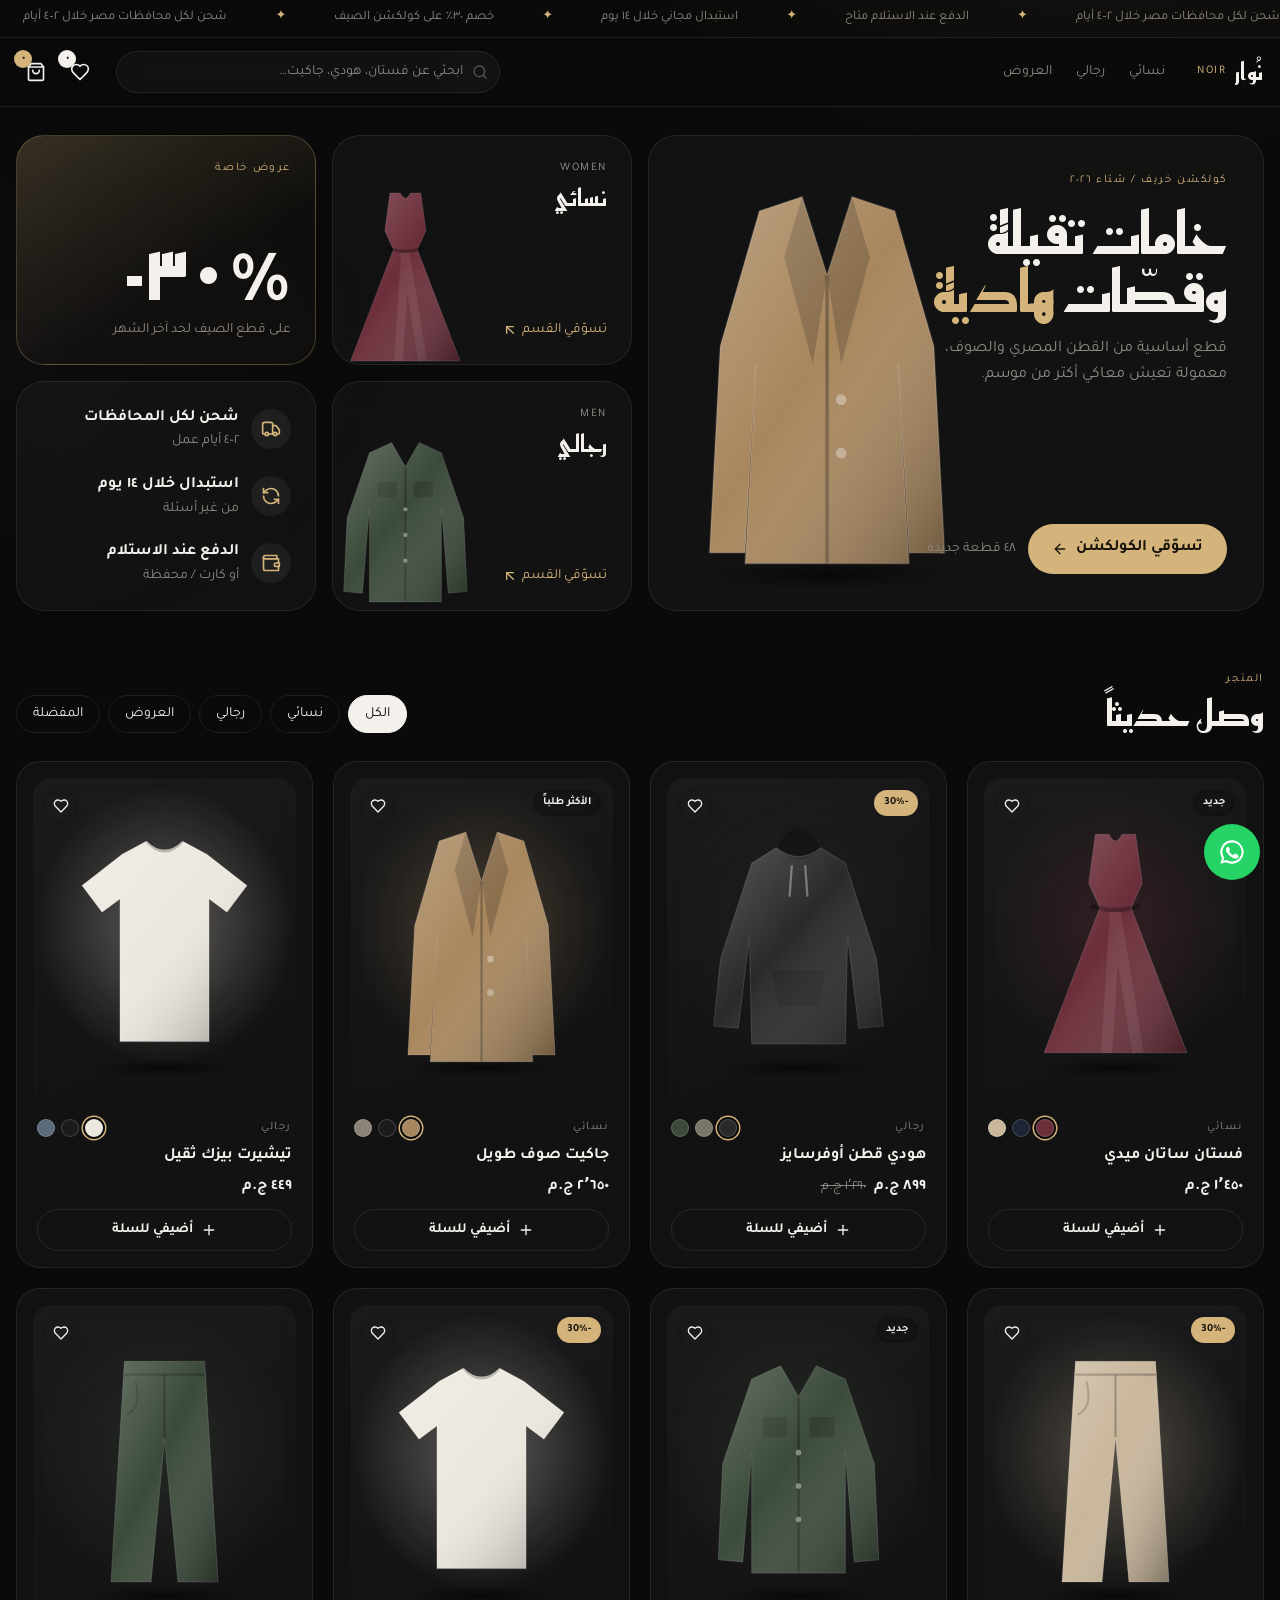
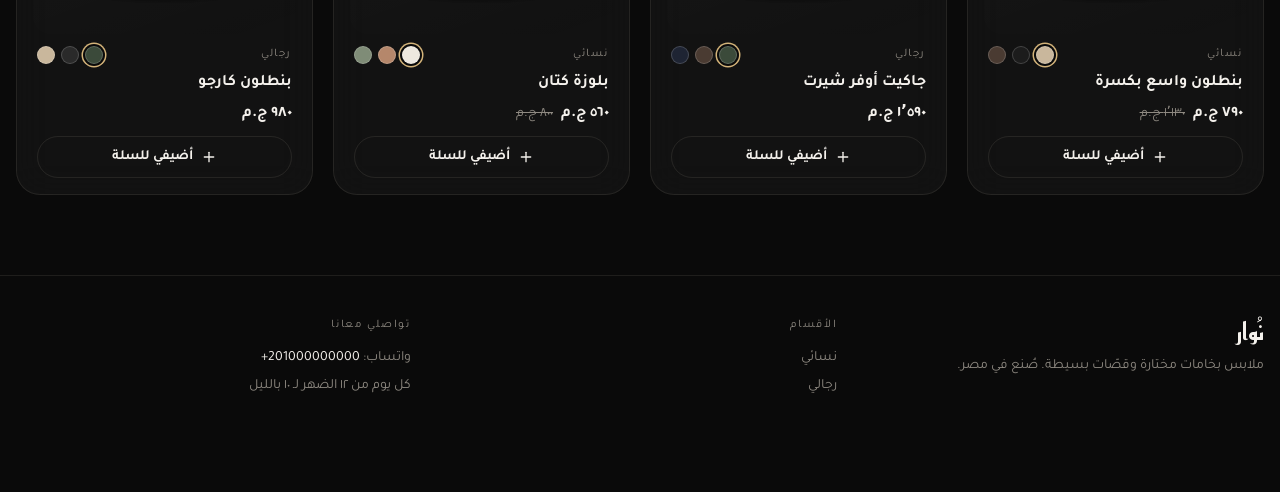
==== index.html @ d8f806c6 "Add files via upload" ====
<!doctype html>
<html lang="ar" dir="rtl" class="dark">
<head>
  <meta charset="utf-8">
  <meta name="viewport" content="width=device-width, initial-scale=1, viewport-fit=cover">
  <title>نُوار</title>
  <meta name="theme-color" content="#0A0A0A">
  <meta name="description" content="نُوار — ملابس بخامات مختارة وقصّات بسيطة. شحن لكل محافظات مصر والدفع عند الاستلام.">
  <!-- صورة المعاينة لما تنشري اللينك على فيسبوك وواتساب وإنستجرام.
       بعد النشر غيّري https://YOUR-SITE.netlify.app لرابط موقعك الحقيقي -->
  <meta property="og:type" content="website">
  <meta property="og:title" content="نُوار — ملابس">
  <meta property="og:description" content="كولكشن خريف / شتاء ٢٠٢٦. شحن لكل المحافظات والدفع عند الاستلام.">
  <meta property="og:image" content="https://YOUR-SITE.netlify.app/images/og-image.jpg">
  <meta property="og:url" content="https://YOUR-SITE.netlify.app/">
  <meta name="twitter:card" content="summary_large_image">
  <link rel="icon" href="images/favicon.svg" type="image/svg+xml">
  <link rel="apple-touch-icon" href="images/apple-touch-icon.png">
  <link rel="preload" href="fonts/tajawal-arabic-400-normal.woff2" as="font" type="font/woff2" crossorigin>
  <link rel="preload" href="fonts/reem-kufi-arabic-700-normal.woff2" as="font" type="font/woff2" crossorigin>
  <link rel="stylesheet" href="css/style.css">
</head>
<body>
  <div id="app"><noscript><p style="padding:24px;text-align:center">لازم تشغّلي JavaScript في المتصفح عشان المتجر يظهر.</p></noscript></div>
  <script src="js/lucide.min.js" defer></script>
  <script src="js/data.js" defer></script>

  <script src="js/app.js" defer></script>
</body>
</html>
---- css/style.css ----
@font-face{font-family:Reem Kufi;font-style:normal;font-weight:500;font-display:swap;src:url(../fonts/reem-kufi-arabic-500-normal.woff2) format("woff2");unicode-range:u+06??,u+0750-077f,u+0870-088e,u+0890-0891,u+0897-08e1,u+08e3-08ff,u+200c-200e,u+2010-2011,u+204f,u+2e41,u+fb50-fdff,u+fe70-fe74,u+fe76-fefc}@font-face{font-family:Reem Kufi;font-style:normal;font-weight:500;font-display:swap;src:url(../fonts/reem-kufi-latin-500-normal.woff2) format("woff2");unicode-range:u+00??,u+0131,u+0152-0153,u+02bb-02bc,u+02c6,u+02da,u+02dc,u+0304,u+0308,u+0329,u+2000-206f,u+20ac,u+2122,u+2191,u+2193,u+2212,u+2215,u+feff,u+fffd}@font-face{font-family:Reem Kufi;font-style:normal;font-weight:700;font-display:swap;src:url(../fonts/reem-kufi-arabic-700-normal.woff2) format("woff2");unicode-range:u+06??,u+0750-077f,u+0870-088e,u+0890-0891,u+0897-08e1,u+08e3-08ff,u+200c-200e,u+2010-2011,u+204f,u+2e41,u+fb50-fdff,u+fe70-fe74,u+fe76-fefc}@font-face{font-family:Reem Kufi;font-style:normal;font-weight:700;font-display:swap;src:url(../fonts/reem-kufi-latin-700-normal.woff2) format("woff2");unicode-range:u+00??,u+0131,u+0152-0153,u+02bb-02bc,u+02c6,u+02da,u+02dc,u+0304,u+0308,u+0329,u+2000-206f,u+20ac,u+2122,u+2191,u+2193,u+2212,u+2215,u+feff,u+fffd}@font-face{font-family:Tajawal;font-style:normal;font-weight:400;font-display:swap;src:url(../fonts/tajawal-arabic-400-normal.woff2) format("woff2");unicode-range:u+06??,u+0750-077f,u+0870-088e,u+0890-0891,u+0897-08e1,u+08e3-08ff,u+200c-200e,u+2010-2011,u+204f,u+2e41,u+fb50-fdff,u+fe70-fe74,u+fe76-fefc}@font-face{font-family:Tajawal;font-style:normal;font-weight:400;font-display:swap;src:url(../fonts/tajawal-latin-400-normal.woff2) format("woff2");unicode-range:u+00??,u+0131,u+0152-0153,u+02bb-02bc,u+02c6,u+02da,u+02dc,u+0304,u+0308,u+0329,u+2000-206f,u+20ac,u+2122,u+2191,u+2193,u+2212,u+2215,u+feff,u+fffd}@font-face{font-family:Tajawal;font-style:normal;font-weight:500;font-display:swap;src:url(../fonts/tajawal-arabic-500-normal.woff2) format("woff2");unicode-range:u+06??,u+0750-077f,u+0870-088e,u+0890-0891,u+0897-08e1,u+08e3-08ff,u+200c-200e,u+2010-2011,u+204f,u+2e41,u+fb50-fdff,u+fe70-fe74,u+fe76-fefc}@font-face{font-family:Tajawal;font-style:normal;font-weight:500;font-display:swap;src:url(../fonts/tajawal-latin-500-normal.woff2) format("woff2");unicode-range:u+00??,u+0131,u+0152-0153,u+02bb-02bc,u+02c6,u+02da,u+02dc,u+0304,u+0308,u+0329,u+2000-206f,u+20ac,u+2122,u+2191,u+2193,u+2212,u+2215,u+feff,u+fffd}@font-face{font-family:Tajawal;font-style:normal;font-weight:700;font-display:swap;src:url(../fonts/tajawal-arabic-700-normal.woff2) format("woff2");unicode-range:u+06??,u+0750-077f,u+0870-088e,u+0890-0891,u+0897-08e1,u+08e3-08ff,u+200c-200e,u+2010-2011,u+204f,u+2e41,u+fb50-fdff,u+fe70-fe74,u+fe76-fefc}@font-face{font-family:Tajawal;font-style:normal;font-weight:700;font-display:swap;src:url(../fonts/tajawal-latin-700-normal.woff2) format("woff2");unicode-range:u+00??,u+0131,u+0152-0153,u+02bb-02bc,u+02c6,u+02da,u+02dc,u+0304,u+0308,u+0329,u+2000-206f,u+20ac,u+2122,u+2191,u+2193,u+2212,u+2215,u+feff,u+fffd}@font-face{font-family:Tajawal;font-style:normal;font-weight:800;font-display:swap;src:url(../fonts/tajawal-arabic-800-normal.woff2) format("woff2");unicode-range:u+06??,u+0750-077f,u+0870-088e,u+0890-0891,u+0897-08e1,u+08e3-08ff,u+200c-200e,u+2010-2011,u+204f,u+2e41,u+fb50-fdff,u+fe70-fe74,u+fe76-fefc}@font-face{font-family:Tajawal;font-style:normal;font-weight:800;font-display:swap;src:url(../fonts/tajawal-latin-800-normal.woff2) format("woff2");unicode-range:u+00??,u+0131,u+0152-0153,u+02bb-02bc,u+02c6,u+02da,u+02dc,u+0304,u+0308,u+0329,u+2000-206f,u+20ac,u+2122,u+2191,u+2193,u+2212,u+2215,u+feff,u+fffd}*,:after,:before{--tw-border-spacing-x:0;--tw-border-spacing-y:0;--tw-translate-x:0;--tw-translate-y:0;--tw-rotate:0;--tw-skew-x:0;--tw-skew-y:0;--tw-scale-x:1;--tw-scale-y:1;--tw-pan-x: ;--tw-pan-y: ;--tw-pinch-zoom: ;--tw-scroll-snap-strictness:proximity;--tw-gradient-from-position: ;--tw-gradient-via-position: ;--tw-gradient-to-position: ;--tw-ordinal: ;--tw-slashed-zero: ;--tw-numeric-figure: ;--tw-numeric-spacing: ;--tw-numeric-fraction: ;--tw-ring-inset: ;--tw-ring-offset-width:0px;--tw-ring-offset-color:#fff;--tw-ring-color:rgba(59,130,246,.5);--tw-ring-offset-shadow:0 0 #0000;--tw-ring-shadow:0 0 #0000;--tw-shadow:0 0 #0000;--tw-shadow-colored:0 0 #0000;--tw-blur: ;--tw-brightness: ;--tw-contrast: ;--tw-grayscale: ;--tw-hue-rotate: ;--tw-invert: ;--tw-saturate: ;--tw-sepia: ;--tw-drop-shadow: ;--tw-backdrop-blur: ;--tw-backdrop-brightness: ;--tw-backdrop-contrast: ;--tw-backdrop-grayscale: ;--tw-backdrop-hue-rotate: ;--tw-backdrop-invert: ;--tw-backdrop-opacity: ;--tw-backdrop-saturate: ;--tw-backdrop-sepia: ;--tw-contain-size: ;--tw-contain-layout: ;--tw-contain-paint: ;--tw-contain-style: }::backdrop{--tw-border-spacing-x:0;--tw-border-spacing-y:0;--tw-translate-x:0;--tw-translate-y:0;--tw-rotate:0;--tw-skew-x:0;--tw-skew-y:0;--tw-scale-x:1;--tw-scale-y:1;--tw-pan-x: ;--tw-pan-y: ;--tw-pinch-zoom: ;--tw-scroll-snap-strictness:proximity;--tw-gradient-from-position: ;--tw-gradient-via-position: ;--tw-gradient-to-position: ;--tw-ordinal: ;--tw-slashed-zero: ;--tw-numeric-figure: ;--tw-numeric-spacing: ;--tw-numeric-fraction: ;--tw-ring-inset: ;--tw-ring-offset-width:0px;--tw-ring-offset-color:#fff;--tw-ring-color:rgba(59,130,246,.5);--tw-ring-offset-shadow:0 0 #0000;--tw-ring-shadow:0 0 #0000;--tw-shadow:0 0 #0000;--tw-shadow-colored:0 0 #0000;--tw-blur: ;--tw-brightness: ;--tw-contrast: ;--tw-grayscale: ;--tw-hue-rotate: ;--tw-invert: ;--tw-saturate: ;--tw-sepia: ;--tw-drop-shadow: ;--tw-backdrop-blur: ;--tw-backdrop-brightness: ;--tw-backdrop-contrast: ;--tw-backdrop-grayscale: ;--tw-backdrop-hue-rotate: ;--tw-backdrop-invert: ;--tw-backdrop-opacity: ;--tw-backdrop-saturate: ;--tw-backdrop-sepia: ;--tw-contain-size: ;--tw-contain-layout: ;--tw-contain-paint: ;--tw-contain-style: }
/*! tailwindcss v3.4.17 | MIT License | https://tailwindcss.com*/*,:after,:before{box-sizing:border-box;border:0 solid #e5e7eb}:after,:before{--tw-content:""}:host,html{line-height:1.5;-webkit-text-size-adjust:100%;-moz-tab-size:4;-o-tab-size:4;tab-size:4;font-family:ui-sans-serif,system-ui,sans-serif,Apple Color Emoji,Segoe UI Emoji,Segoe UI Symbol,Noto Color Emoji;font-feature-settings:normal;font-variation-settings:normal;-webkit-tap-highlight-color:transparent}body{margin:0;line-height:inherit}hr{height:0;color:inherit;border-top-width:1px}abbr:where([title]){-webkit-text-decoration:underline dotted;text-decoration:underline dotted}h1,h2,h3,h4,h5,h6{font-size:inherit;font-weight:inherit}a{color:inherit;text-decoration:inherit}b,strong{font-weight:bolder}code,kbd,pre,samp{font-family:ui-monospace,SFMono-Regular,Menlo,Monaco,Consolas,Liberation Mono,Courier New,monospace;font-feature-settings:normal;font-variation-settings:normal;font-size:1em}small{font-size:80%}sub,sup{font-size:75%;line-height:0;position:relative;vertical-align:baseline}sub{bottom:-.25em}sup{top:-.5em}table{text-indent:0;border-color:inherit;border-collapse:collapse}button,input,optgroup,select,textarea{font-family:inherit;font-feature-settings:inherit;font-variation-settings:inherit;font-size:100%;font-weight:inherit;line-height:inherit;letter-spacing:inherit;color:inherit;margin:0;padding:0}button,select{text-transform:none}button,input:where([type=button]),input:where([type=reset]),input:where([type=submit]){-webkit-appearance:button;background-color:transparent;background-image:none}:-moz-focusring{outline:auto}:-moz-ui-invalid{box-shadow:none}progress{vertical-align:baseline}::-webkit-inner-spin-button,::-webkit-outer-spin-button{height:auto}[type=search]{-webkit-appearance:textfield;outline-offset:-2px}::-webkit-search-decoration{-webkit-appearance:none}::-webkit-file-upload-button{-webkit-appearance:button;font:inherit}summary{display:list-item}blockquote,dd,dl,figure,h1,h2,h3,h4,h5,h6,hr,p,pre{margin:0}fieldset{margin:0}fieldset,legend{padding:0}menu,ol,ul{list-style:none;margin:0;padding:0}dialog{padding:0}textarea{resize:vertical}input::-moz-placeholder,textarea::-moz-placeholder{opacity:1;color:#9ca3af}input::placeholder,textarea::placeholder{opacity:1;color:#9ca3af}[role=button],button{cursor:pointer}:disabled{cursor:default}audio,canvas,embed,iframe,img,object,svg,video{display:block;vertical-align:middle}img,video{max-width:100%;height:auto}[hidden]:where(:not([hidden=until-found])){display:none}.sr-only{position:absolute;width:1px;height:1px;padding:0;margin:-1px;overflow:hidden;clip:rect(0,0,0,0);white-space:nowrap;border-width:0}.pointer-events-none{pointer-events:none}.visible{visibility:visible}.static{position:static}.fixed{position:fixed}.absolute{position:absolute}.relative{position:relative}.sticky{position:sticky}.inset-0{inset:0}.inset-x-1{left:.25rem;right:.25rem}.inset-x-3{left:.75rem;right:.75rem}.inset-y-0{top:0;bottom:0}.-bottom-5{bottom:-1.25rem}.-left-0\.5{left:-.125rem}.-left-5{left:-1.25rem}.-top-0\.5{top:-.125rem}.bottom-0{bottom:0}.bottom-1{bottom:.25rem}.bottom-3{bottom:.75rem}.left-0{left:0}.left-1{left:.25rem}.left-1\/2{left:50%}.left-2\.5{left:.625rem}.left-3{left:.75rem}.right-3{right:.75rem}.top-0{top:0}.top-1{top:.25rem}.top-1\/2{top:50%}.top-2\.5{top:.625rem}.top-3{top:.75rem}.z-10{z-index:10}.z-40{z-index:40}.z-50{z-index:50}.z-\[80\]{z-index:80}.mx-auto{margin-left:auto;margin-right:auto}.mb-1{margin-bottom:.25rem}.mb-2{margin-bottom:.5rem}.mb-3{margin-bottom:.75rem}.mb-4{margin-bottom:1rem}.mb-7{margin-bottom:1.75rem}.ms-4{margin-inline-start:1rem}.ms-auto{margin-inline-start:auto}.mt-0\.5{margin-top:.125rem}.mt-1{margin-top:.25rem}.mt-2{margin-top:.5rem}.mt-4{margin-top:1rem}.mt-5{margin-top:1.25rem}.mt-8{margin-top:2rem}.mt-auto{margin-top:auto}.block{display:block}.flex{display:flex}.inline-flex{display:inline-flex}.grid{display:grid}.hidden{display:none}.aspect-\[4\/5\]{aspect-ratio:4/5}.\!h-14{height:3.5rem!important}.\!h-16{height:4rem!important}.\!h-24{height:6rem!important}.h-10{height:2.5rem}.h-11{height:2.75rem}.h-14{height:3.5rem}.h-16{height:4rem}.h-24{height:6rem}.h-3\.5{height:.875rem}.h-4{height:1rem}.h-5{height:1.25rem}.h-6{height:1.5rem}.h-7{height:1.75rem}.h-8{height:2rem}.h-9{height:2.25rem}.h-\[18px\]{height:18px}.h-\[68px\]{height:68px}.h-\[94\%\]{height:94%}.h-full{height:100%}.max-h-\[92vh\]{max-height:92vh}.min-h-\[1em\]{min-height:1em}.min-h-\[230px\]{min-height:230px}.min-h-\[420px\]{min-height:420px}.\!w-12{width:3rem!important}.\!w-20{width:5rem!important}.\!w-24{width:6rem!important}.w-10{width:2.5rem}.w-11{width:2.75rem}.w-14{width:3.5rem}.w-16{width:4rem}.w-20{width:5rem}.w-3\.5{width:.875rem}.w-4{width:1rem}.w-5{width:1.25rem}.w-6{width:1.5rem}.w-7{width:1.75rem}.w-8{width:2rem}.w-9{width:2.25rem}.w-\[58\%\]{width:58%}.w-\[62\%\]{width:62%}.w-auto{width:auto}.w-full{width:100%}.w-max{width:-moz-max-content;width:max-content}.min-w-0{min-width:0}.min-w-\[18px\]{min-width:18px}.min-w-\[48px\]{min-width:48px}.max-w-3xl{max-width:48rem}.max-w-7xl{max-width:80rem}.max-w-\[140px\]{max-width:140px}.max-w-\[62\%\]{max-width:62%}.max-w-full{max-width:100%}.max-w-sm{max-width:24rem}.max-w-xs{max-width:20rem}.flex-1{flex:1 1 0%}.shrink{flex-shrink:1}.shrink-0{flex-shrink:0}.-translate-x-1\/2{--tw-translate-x:-50%}.-translate-x-1\/2,.-translate-y-1\/2{transform:translate(var(--tw-translate-x),var(--tw-translate-y)) rotate(var(--tw-rotate)) skewX(var(--tw-skew-x)) skewY(var(--tw-skew-y)) scaleX(var(--tw-scale-x)) scaleY(var(--tw-scale-y))}.-translate-y-1\/2{--tw-translate-y:-50%}.translate-y-4{--tw-translate-y:1rem;transform:translate(var(--tw-translate-x),var(--tw-translate-y)) rotate(var(--tw-rotate)) skewX(var(--tw-skew-x)) skewY(var(--tw-skew-y)) scaleX(var(--tw-scale-x)) scaleY(var(--tw-scale-y))}.cursor-pointer{cursor:pointer}.select-all{-webkit-user-select:all;-moz-user-select:all;user-select:all}.scroll-mt-24{scroll-margin-top:6rem}.grid-cols-1{grid-template-columns:repeat(1,minmax(0,1fr))}.grid-cols-2{grid-template-columns:repeat(2,minmax(0,1fr))}.grid-cols-3{grid-template-columns:repeat(3,minmax(0,1fr))}.flex-col{flex-direction:column}.flex-wrap{flex-wrap:wrap}.place-items-center{place-items:center}.items-start{align-items:flex-start}.items-end{align-items:flex-end}.items-center{align-items:center}.items-baseline{align-items:baseline}.justify-center{justify-content:center}.justify-between{justify-content:space-between}.gap-1{gap:.25rem}.gap-1\.5{gap:.375rem}.gap-12{gap:3rem}.gap-2{gap:.5rem}.gap-3{gap:.75rem}.gap-4{gap:1rem}.gap-5{gap:1.25rem}.gap-6{gap:1.5rem}.gap-8{gap:2rem}.space-y-2>:not([hidden])~:not([hidden]){--tw-space-y-reverse:0;margin-top:calc(.5rem*(1 - var(--tw-space-y-reverse)));margin-bottom:calc(.5rem*var(--tw-space-y-reverse))}.space-y-3>:not([hidden])~:not([hidden]){--tw-space-y-reverse:0;margin-top:calc(.75rem*(1 - var(--tw-space-y-reverse)));margin-bottom:calc(.75rem*var(--tw-space-y-reverse))}.space-y-4>:not([hidden])~:not([hidden]){--tw-space-y-reverse:0;margin-top:calc(1rem*(1 - var(--tw-space-y-reverse)));margin-bottom:calc(1rem*var(--tw-space-y-reverse))}.space-y-8>:not([hidden])~:not([hidden]){--tw-space-y-reverse:0;margin-top:calc(2rem*(1 - var(--tw-space-y-reverse)));margin-bottom:calc(2rem*var(--tw-space-y-reverse))}.self-start{align-self:flex-start}.overflow-hidden{overflow:hidden}.overflow-x-auto{overflow-x:auto}.overflow-y-auto{overflow-y:auto}.truncate{overflow:hidden;text-overflow:ellipsis;white-space:nowrap}.whitespace-nowrap{white-space:nowrap}.rounded-2xl{border-radius:1rem}.rounded-\[18px\]{border-radius:18px}.rounded-\[24px\]{border-radius:24px}.rounded-\[28px\]{border-radius:28px}.rounded-full{border-radius:9999px}.rounded-lg{border-radius:.5rem}.rounded-md{border-radius:.375rem}.rounded-xl{border-radius:.75rem}.rounded-t-\[28px\]{border-top-left-radius:28px;border-top-right-radius:28px}.border{border-width:1px}.border-b{border-bottom-width:1px}.border-r{border-right-width:1px}.border-t{border-top-width:1px}.border-\[var\(--danger\)\]{border-color:var(--danger)}.border-gold{border-color:var(--gold)}.border-line{border-color:var(--line)}.border-white\/20{border-color:hsla(0,0%,100%,.2)}.bg-black\/30{background-color:rgba(0,0,0,.3)}.bg-black\/40{background-color:rgba(0,0,0,.4)}.bg-black\/60{background-color:rgba(0,0,0,.6)}.bg-black\/70{background-color:rgba(0,0,0,.7)}.bg-fg{background-color:var(--fg)}.bg-gold{background-color:var(--gold)}.bg-transparent{background-color:transparent}.bg-white\/5{background-color:hsla(0,0%,100%,.05)}.fill-\[var\(--gold\)\]{fill:var(--gold)}.object-contain{-o-object-fit:contain;object-fit:contain}.object-cover{-o-object-fit:cover;object-fit:cover}.p-1{padding:.25rem}.p-2{padding:.5rem}.p-2\.5{padding:.625rem}.p-3{padding:.75rem}.p-5{padding:1.25rem}.p-6{padding:1.5rem}.p-7{padding:1.75rem}.p-8{padding:2rem}.px-1{padding-left:.25rem;padding-right:.25rem}.px-2\.5{padding-left:.625rem;padding-right:.625rem}.px-3{padding-left:.75rem;padding-right:.75rem}.px-4{padding-left:1rem;padding-right:1rem}.px-5{padding-left:1.25rem;padding-right:1.25rem}.px-6{padding-left:1.5rem;padding-right:1.5rem}.py-0\.5{padding-top:.125rem;padding-bottom:.125rem}.py-1{padding-top:.25rem;padding-bottom:.25rem}.py-1\.5{padding-top:.375rem;padding-bottom:.375rem}.py-16{padding-top:4rem;padding-bottom:4rem}.py-2{padding-top:.5rem;padding-bottom:.5rem}.py-2\.5{padding-top:.625rem;padding-bottom:.625rem}.py-3{padding-top:.75rem;padding-bottom:.75rem}.py-3\.5{padding-top:.875rem;padding-bottom:.875rem}.py-4{padding-top:1rem;padding-bottom:1rem}.py-5{padding-top:1.25rem;padding-bottom:1.25rem}.pb-3{padding-bottom:.75rem}.pl-4{padding-left:1rem}.pr-9{padding-right:2.25rem}.pt-1{padding-top:.25rem}.text-center{text-align:center}.text-right{text-align:right}.font-display{font-family:Reem Kufi,Tajawal,system-ui,sans-serif}.text-2xl{font-size:1.5rem;line-height:2rem}.text-3xl{font-size:1.875rem;line-height:2.25rem}.text-4xl{font-size:2.25rem;line-height:2.5rem}.text-\[10px\]{font-size:10px}.text-\[11px\]{font-size:11px}.text-\[13px\]{font-size:13px}.text-base{font-size:1rem;line-height:1.5rem}.text-lg{font-size:1.125rem;line-height:1.75rem}.text-sm{font-size:.875rem;line-height:1.25rem}.text-xl{font-size:1.25rem;line-height:1.75rem}.text-xs{font-size:.75rem;line-height:1rem}.font-bold{font-weight:700}.leading-\[1\.15\]{line-height:1.15}.leading-none{line-height:1}.leading-snug{line-height:1.375}.tracking-wide{letter-spacing:.025em}.text-\[\#17130C\]{--tw-text-opacity:1;color:rgb(23 19 12/var(--tw-text-opacity,1))}.text-\[var\(--danger\)\]{color:var(--danger)}.text-fg{color:var(--fg)}.text-gold{color:var(--gold)}.text-ink{color:var(--bg)}.text-muted{color:var(--muted)}.text-white{--tw-text-opacity:1;color:rgb(255 255 255/var(--tw-text-opacity,1))}.text-white\/70{color:hsla(0,0%,100%,.7)}.line-through{text-decoration-line:line-through}.opacity-0{opacity:0}.opacity-70{opacity:.7}.shadow-2xl{--tw-shadow:0 25px 50px -12px rgba(0,0,0,.25);--tw-shadow-colored:0 25px 50px -12px var(--tw-shadow-color);box-shadow:var(--tw-ring-offset-shadow,0 0 #0000),var(--tw-ring-shadow,0 0 #0000),var(--tw-shadow)}.blur{--tw-blur:blur(8px)}.blur,.filter{filter:var(--tw-blur) var(--tw-brightness) var(--tw-contrast) var(--tw-grayscale) var(--tw-hue-rotate) var(--tw-invert) var(--tw-saturate) var(--tw-sepia) var(--tw-drop-shadow)}.backdrop-blur{--tw-backdrop-blur:blur(8px)}.backdrop-blur,.backdrop-filter{-webkit-backdrop-filter:var(--tw-backdrop-blur) var(--tw-backdrop-brightness) var(--tw-backdrop-contrast) var(--tw-backdrop-grayscale) var(--tw-backdrop-hue-rotate) var(--tw-backdrop-invert) var(--tw-backdrop-opacity) var(--tw-backdrop-saturate) var(--tw-backdrop-sepia);backdrop-filter:var(--tw-backdrop-blur) var(--tw-backdrop-brightness) var(--tw-backdrop-contrast) var(--tw-backdrop-grayscale) var(--tw-backdrop-hue-rotate) var(--tw-backdrop-invert) var(--tw-backdrop-opacity) var(--tw-backdrop-saturate) var(--tw-backdrop-sepia)}.transition{transition-property:color,background-color,border-color,text-decoration-color,fill,stroke,opacity,box-shadow,transform,filter,-webkit-backdrop-filter;transition-property:color,background-color,border-color,text-decoration-color,fill,stroke,opacity,box-shadow,transform,filter,backdrop-filter;transition-property:color,background-color,border-color,text-decoration-color,fill,stroke,opacity,box-shadow,transform,filter,backdrop-filter,-webkit-backdrop-filter;transition-timing-function:cubic-bezier(.4,0,.2,1);transition-duration:.15s}.transition-all{transition-property:all;transition-timing-function:cubic-bezier(.4,0,.2,1);transition-duration:.15s}.duration-300{transition-duration:.3s}:root{box-sizing:border-box;padding-top:env(safe-area-inset-top,0);padding-bottom:env(safe-area-inset-bottom,0)}html{scroll-padding-top:env(safe-area-inset-top,0)}img{max-width:100%}[hidden]{display:none!important}:root{--bg:#0a0a0a;--panel:hsla(0,0%,100%,.035);--panel-strong:rgba(22,21,19,.88);--line:hsla(38,37%,88%,.09);--fg:#f4f1ec;--muted:#8f8a82;--gold:#d4b47a;--gold-soft:hsla(39,51%,65%,.16);--wa:#25d366;--danger:#e07a6b;--font-display:"Reem Kufi",Tajawal,system-ui,sans-serif;--font-body:Tajawal,system-ui,sans-serif;color-scheme:dark}html{scroll-behavior:smooth}body{color:var(--fg);font-family:var(--font-body);font-size:16px;line-height:1.6;overflow-x:hidden}body,body:before{background:var(--bg)}body:before{content:"";position:fixed;inset:0 0 auto;height:env(safe-area-inset-top,0);z-index:60}.gutter{padding-left:max(16px,env(safe-area-inset-left,0px));padding-right:max(16px,env(safe-area-inset-right,0px))}h1,h2,h3{text-wrap:balance}.label{letter-spacing:.14em;font-size:.72rem;text-transform:uppercase}.num{font-variant-numeric:tabular-nums}.glass{background:var(--panel);border:1px solid var(--line);backdrop-filter:blur(18px) saturate(140%);-webkit-backdrop-filter:blur(18px) saturate(140%)}.glow{position:relative;isolation:isolate;overflow:hidden}.glow:before{z-index:-1;background:radial-gradient(420px circle at var(--mx,50%) var(--my,50%),var(--gold-soft),transparent 45%)}.glow:after,.glow:before{content:"";position:absolute;inset:0;opacity:0;transition:opacity .35s ease}.glow:after{border-radius:inherit;padding:1px;z-index:5;pointer-events:none;background:radial-gradient(260px circle at var(--mx,50%) var(--my,50%),hsla(39,51%,65%,.6),transparent 60%);-webkit-mask:linear-gradient(#000 0 0) content-box,linear-gradient(#000 0 0);-webkit-mask-composite:xor;mask-composite:exclude}.glow:hover:after,.glow:hover:before{opacity:1}.art img,.art svg{width:100%;height:100%;transition:transform .7s cubic-bezier(.2,.7,.2,1)}.art img{-o-object-fit:cover;object-fit:cover}.card:hover .art svg{transform:scale(1.06) translateY(-4px)}.card:hover .art img{transform:scale(1.05)}.hero-img{-webkit-mask-image:linear-gradient(90deg,#000 50%,transparent);mask-image:linear-gradient(90deg,#000 50%,transparent)}.reveal.in{animation:rise .8s cubic-bezier(.2,.7,.2,1) both;animation-delay:var(--d,0ms)}@keyframes rise{0%{opacity:0;transform:translateY(22px)}to{opacity:1;transform:none}}.btn-gold{background:var(--gold);color:#17130c;transition:transform .2s,box-shadow .3s,filter .2s}.btn-gold:hover{box-shadow:0 0 0 4px var(--gold-soft),0 10px 30px -10px hsla(39,51%,65%,.6);filter:brightness(1.05)}.btn-gold:active{transform:scale(.97)}.btn-gold:disabled{opacity:.5;pointer-events:none}.btn-ghost{border:1px solid var(--line);transition:border-color .25s,background .25s}.btn-ghost:hover{border-color:hsla(39,51%,65%,.5);background:hsla(39,51%,65%,.06)}.swatch{width:18px;height:18px;border-radius:999px;border:1px solid hsla(0,0%,100%,.18);transition:transform .2s,box-shadow .2s}.swatch.on{box-shadow:0 0 0 2px var(--bg),0 0 0 3.5px var(--gold)}.swatch:hover{transform:scale(1.15)}.chip{border:1px solid var(--line);transition:all .25s}.chip.on{background:var(--fg);color:var(--bg);border-color:var(--fg)}.size.on{background:var(--gold);color:#17130c;border-color:var(--gold)}.drawer{transform:translateX(-104%);transition:transform .5s cubic-bezier(.2,.8,.2,1)}.drawer.open{transform:none}.scrim{opacity:0;pointer-events:none;transition:opacity .35s}.scrim.open{opacity:1;pointer-events:auto}.modal-box{transform:translateY(18px) scale(.97);opacity:0;transition:all .4s cubic-bezier(.2,.8,.2,1)}.scrim.open .modal-box{transform:none;opacity:1}.bump{animation:bump .45s ease}@keyframes bump{40%{transform:scale(1.45)}}.wa-btn{animation:pulse 2.4s infinite}@keyframes pulse{0%{box-shadow:0 0 0 0 rgba(37,211,102,.5)}70%{box-shadow:0 0 0 16px rgba(37,211,102,0)}to{box-shadow:0 0 0 0 rgba(37,211,102,0)}}.marquee{animation:slide 32s linear infinite}@keyframes slide{to{transform:translateX(50%)}}.grain{inset:0;pointer-events:none;z-index:1;opacity:.5;background:radial-gradient(900px 500px at 85% -10%,hsla(39,51%,65%,.1),transparent 60%),radial-gradient(700px 500px at 0 40%,rgba(120,110,160,.07),transparent 60%)}.ed,.grain{position:fixed}.ed{top:0;bottom:0;right:0;z-index:70;width:min(440px,100%);background:#121110;border-left:1px solid var(--line);display:flex;flex-direction:column;transform:translateX(104%);transition:transform .45s cubic-bezier(.2,.8,.2,1);padding-top:env(safe-area-inset-top,0);padding-bottom:env(safe-area-inset-bottom,0);padding-right:env(safe-area-inset-right,0)}.ed.open{transform:none}.ed.min{transform:translateY(calc(100% - 64px - env(safe-area-inset-bottom, 0px)))}@media (min-width:1024px){body.editing #app{margin-right:440px}body.editing .wa-btn{display:none}}.fld{display:flex;flex-direction:column;gap:6px}.fld>span{font-size:.8rem;color:var(--muted)}.inp{width:100%;background:hsla(0,0%,100%,.04);border:1px solid var(--line);border-radius:12px;padding:9px 12px;font-size:.9rem;color:var(--fg)}.inp:focus{outline:none;border-color:hsla(39,51%,65%,.55);background:hsla(0,0%,100%,.06)}.tab{padding:8px 14px;border-radius:999px;font-size:.85rem;color:var(--muted)}.tab.on{background:hsla(39,51%,65%,.14);color:var(--gold)}.sec-title{font-family:var(--font-display);font-size:1rem;font-weight:700}.thumb{width:64px;height:76px;border-radius:12px;overflow:hidden;background:hsla(0,0%,100%,.04);border:1px solid var(--line);flex-shrink:0}.thumb img,.thumb svg{width:100%;height:100%;-o-object-fit:cover;object-fit:cover}.drop{border:1px dashed hsla(39,51%,65%,.4);border-radius:14px}:focus-visible{outline:2px solid var(--gold);outline-offset:3px}input::-moz-placeholder,textarea::-moz-placeholder{color:var(--muted)}input::placeholder,textarea::placeholder{color:var(--muted)}.no-scrollbar::-webkit-scrollbar{display:none}@media (prefers-reduced-motion:reduce){*,:after,:before{animation:none!important;transition:none!important;scroll-behavior:auto!important}}.hover\:scale-110:hover{--tw-scale-x:1.1;--tw-scale-y:1.1;transform:translate(var(--tw-translate-x),var(--tw-translate-y)) rotate(var(--tw-rotate)) skewX(var(--tw-skew-x)) skewY(var(--tw-skew-y)) scaleX(var(--tw-scale-x)) scaleY(var(--tw-scale-y))}.hover\:bg-black\/50:hover{background-color:rgba(0,0,0,.5)}.hover\:bg-white\/5:hover{background-color:hsla(0,0%,100%,.05)}.hover\:text-fg:hover{color:var(--fg)}.hover\:text-gold:hover{color:var(--gold)}.focus\:outline-none:focus{outline:2px solid transparent;outline-offset:2px}@media (min-width:640px){.sm\:col-span-2{grid-column:span 2/span 2}.sm\:ms-0{margin-inline-start:0}.sm\:block{display:block}.sm\:inline{display:inline}.sm\:hidden{display:none}.sm\:w-\[420px\]{width:420px}.sm\:max-w-\[55\%\]{max-width:55%}.sm\:grid-cols-2{grid-template-columns:repeat(2,minmax(0,1fr))}.sm\:grid-cols-3{grid-template-columns:repeat(3,minmax(0,1fr))}.sm\:gap-5{gap:1.25rem}.sm\:p-4{padding:1rem}.sm\:p-8{padding:2rem}.sm\:p-9{padding:2.25rem}.sm\:text-4xl{font-size:2.25rem;line-height:2.5rem}.sm\:text-5xl{font-size:3rem;line-height:1}}@media (min-width:768px){.md\:flex{display:flex}.md\:aspect-auto{aspect-ratio:auto}.md\:h-full{height:100%}.md\:min-h-\[460px\]{min-height:460px}.md\:grid-cols-2{grid-template-columns:repeat(2,minmax(0,1fr))}.md\:rounded-r-\[28px\]{border-top-right-radius:28px;border-bottom-right-radius:28px}.md\:rounded-t-none{border-top-left-radius:0;border-top-right-radius:0}}@media (min-width:1024px){.lg\:row-span-2{grid-row:span 2/span 2}.lg\:hidden{display:none}.lg\:grid-cols-4{grid-template-columns:repeat(4,minmax(0,1fr))}.lg\:grid-rows-\[230px_230px\]{grid-template-rows:230px 230px}.lg\:text-\[3\.6rem\]{font-size:3.6rem}}
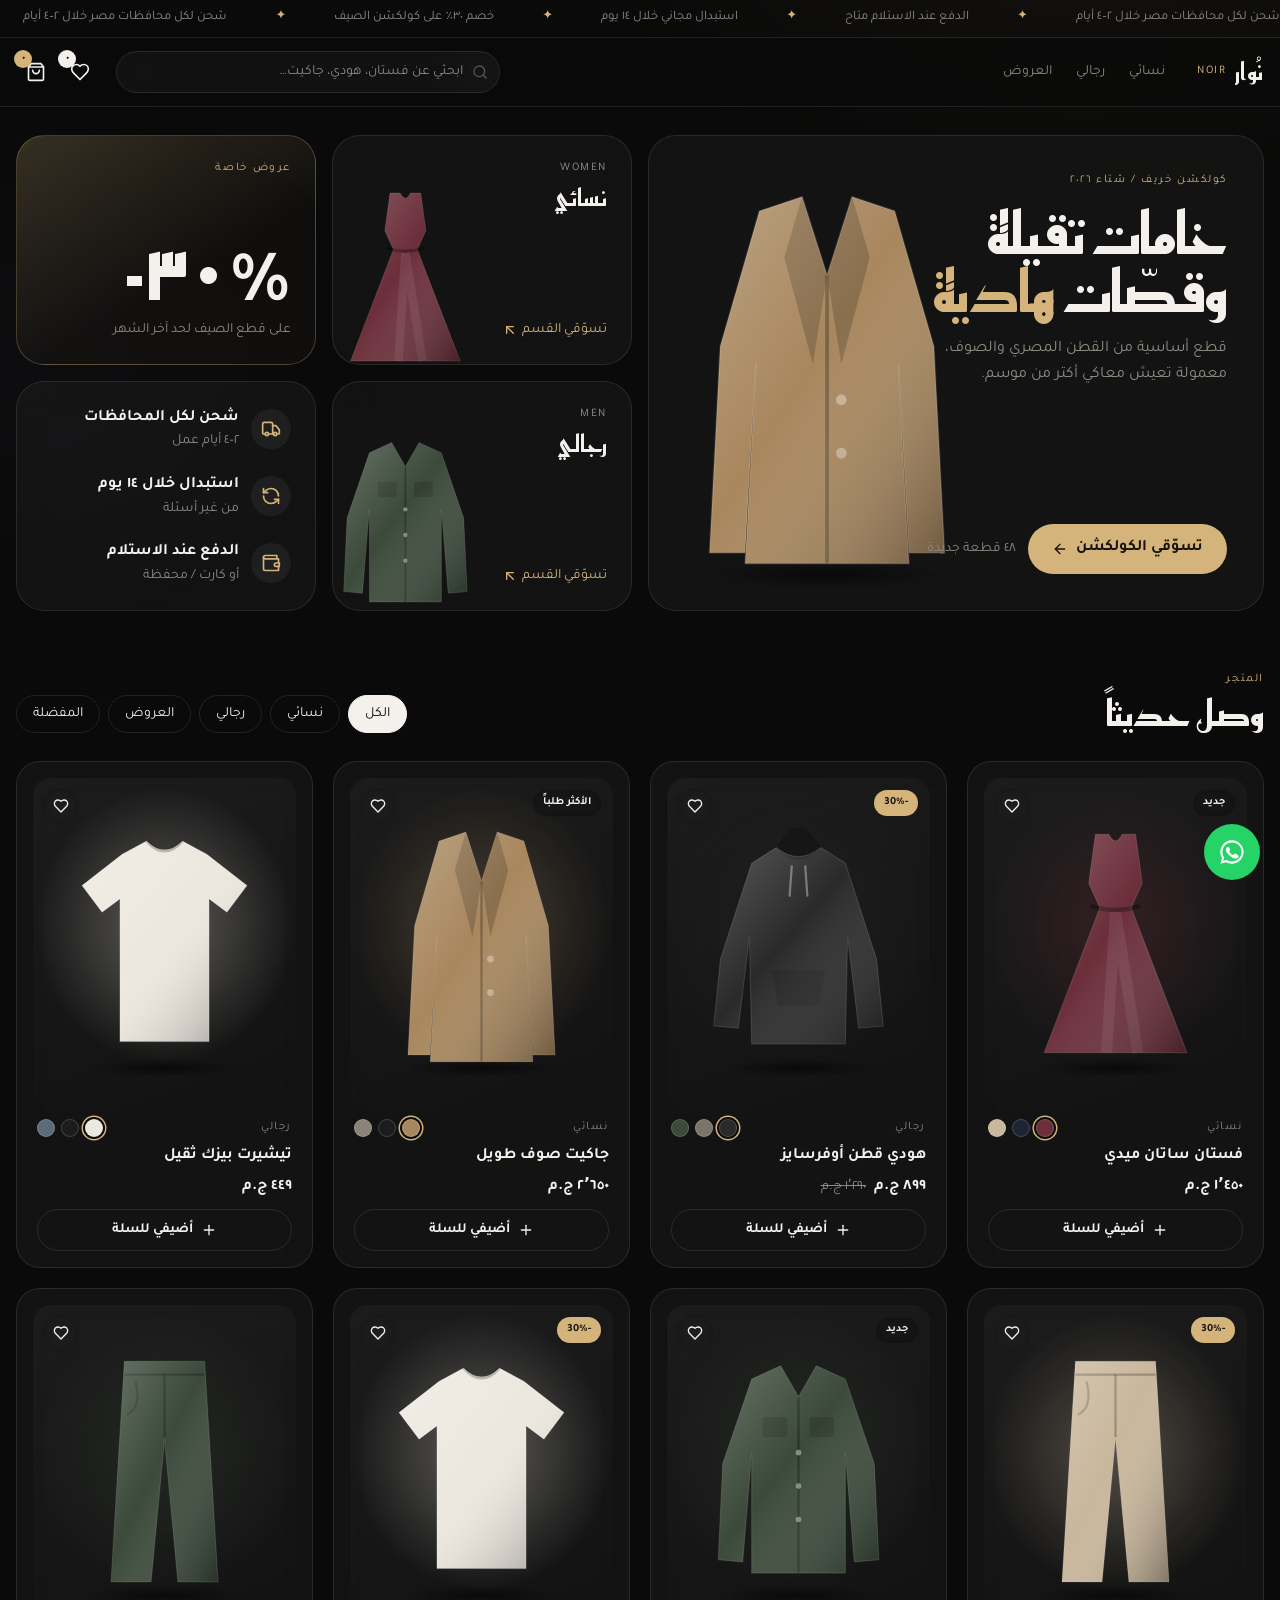
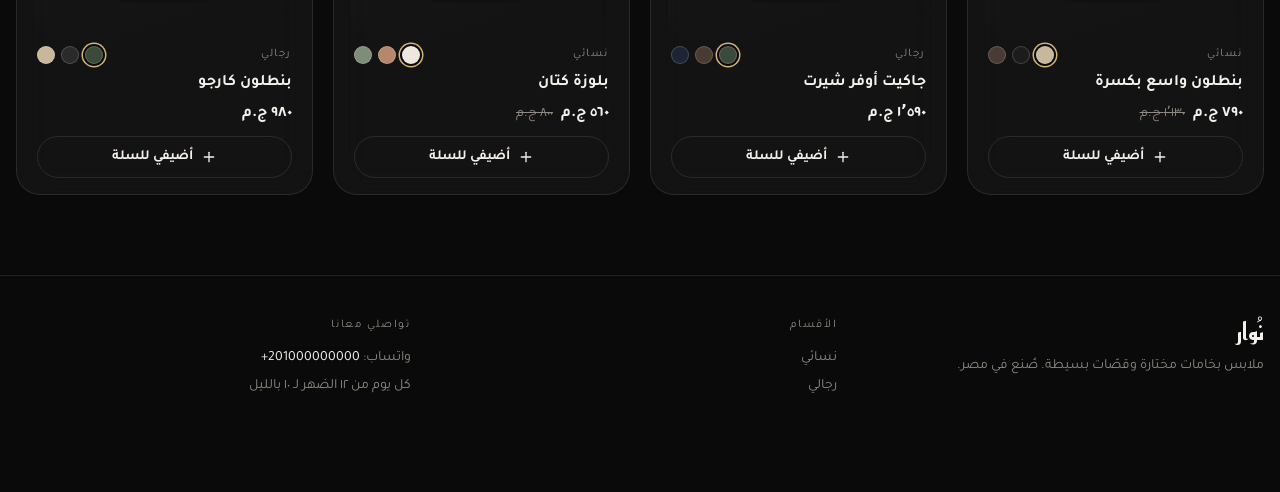
==== commit eaeff203: "Add files via upload" ====
--- a/index.html
+++ b/index.html
@@ -7,12 +7,12 @@
   <meta name="theme-color" content="#0A0A0A">
   <meta name="description" content="نُوار — ملابس بخامات مختارة وقصّات بسيطة. شحن لكل محافظات مصر والدفع عند الاستلام.">
   <!-- صورة المعاينة لما تنشري اللينك على فيسبوك وواتساب وإنستجرام.
-       بعد النشر غيّري https://YOUR-SITE.netlify.app لرابط موقعك الحقيقي -->
+       لو غيّرتي اللينك أو ربطتي دومين، غيّري https://nonniaa.github.io هنا -->
   <meta property="og:type" content="website">
   <meta property="og:title" content="نُوار — ملابس">
   <meta property="og:description" content="كولكشن خريف / شتاء ٢٠٢٦. شحن لكل المحافظات والدفع عند الاستلام.">
-  <meta property="og:image" content="https://YOUR-SITE.netlify.app/images/og-image.jpg">
-  <meta property="og:url" content="https://YOUR-SITE.netlify.app/">
+  <meta property="og:image" content="https://nonniaa.github.io/images/og-image.jpg">
+  <meta property="og:url" content="https://nonniaa.github.io/">
   <meta name="twitter:card" content="summary_large_image">
   <link rel="icon" href="images/favicon.svg" type="image/svg+xml">
   <link rel="apple-touch-icon" href="images/apple-touch-icon.png">
--- a/css/style.css
+++ b/css/style.css
@@ -1,2 +1,2 @@
 @font-face{font-family:Reem Kufi;font-style:normal;font-weight:500;font-display:swap;src:url(../fonts/reem-kufi-arabic-500-normal.woff2) format("woff2");unicode-range:u+06??,u+0750-077f,u+0870-088e,u+0890-0891,u+0897-08e1,u+08e3-08ff,u+200c-200e,u+2010-2011,u+204f,u+2e41,u+fb50-fdff,u+fe70-fe74,u+fe76-fefc}@font-face{font-family:Reem Kufi;font-style:normal;font-weight:500;font-display:swap;src:url(../fonts/reem-kufi-latin-500-normal.woff2) format("woff2");unicode-range:u+00??,u+0131,u+0152-0153,u+02bb-02bc,u+02c6,u+02da,u+02dc,u+0304,u+0308,u+0329,u+2000-206f,u+20ac,u+2122,u+2191,u+2193,u+2212,u+2215,u+feff,u+fffd}@font-face{font-family:Reem Kufi;font-style:normal;font-weight:700;font-display:swap;src:url(../fonts/reem-kufi-arabic-700-normal.woff2) format("woff2");unicode-range:u+06??,u+0750-077f,u+0870-088e,u+0890-0891,u+0897-08e1,u+08e3-08ff,u+200c-200e,u+2010-2011,u+204f,u+2e41,u+fb50-fdff,u+fe70-fe74,u+fe76-fefc}@font-face{font-family:Reem Kufi;font-style:normal;font-weight:700;font-display:swap;src:url(../fonts/reem-kufi-latin-700-normal.woff2) format("woff2");unicode-range:u+00??,u+0131,u+0152-0153,u+02bb-02bc,u+02c6,u+02da,u+02dc,u+0304,u+0308,u+0329,u+2000-206f,u+20ac,u+2122,u+2191,u+2193,u+2212,u+2215,u+feff,u+fffd}@font-face{font-family:Tajawal;font-style:normal;font-weight:400;font-display:swap;src:url(../fonts/tajawal-arabic-400-normal.woff2) format("woff2");unicode-range:u+06??,u+0750-077f,u+0870-088e,u+0890-0891,u+0897-08e1,u+08e3-08ff,u+200c-200e,u+2010-2011,u+204f,u+2e41,u+fb50-fdff,u+fe70-fe74,u+fe76-fefc}@font-face{font-family:Tajawal;font-style:normal;font-weight:400;font-display:swap;src:url(../fonts/tajawal-latin-400-normal.woff2) format("woff2");unicode-range:u+00??,u+0131,u+0152-0153,u+02bb-02bc,u+02c6,u+02da,u+02dc,u+0304,u+0308,u+0329,u+2000-206f,u+20ac,u+2122,u+2191,u+2193,u+2212,u+2215,u+feff,u+fffd}@font-face{font-family:Tajawal;font-style:normal;font-weight:500;font-display:swap;src:url(../fonts/tajawal-arabic-500-normal.woff2) format("woff2");unicode-range:u+06??,u+0750-077f,u+0870-088e,u+0890-0891,u+0897-08e1,u+08e3-08ff,u+200c-200e,u+2010-2011,u+204f,u+2e41,u+fb50-fdff,u+fe70-fe74,u+fe76-fefc}@font-face{font-family:Tajawal;font-style:normal;font-weight:500;font-display:swap;src:url(../fonts/tajawal-latin-500-normal.woff2) format("woff2");unicode-range:u+00??,u+0131,u+0152-0153,u+02bb-02bc,u+02c6,u+02da,u+02dc,u+0304,u+0308,u+0329,u+2000-206f,u+20ac,u+2122,u+2191,u+2193,u+2212,u+2215,u+feff,u+fffd}@font-face{font-family:Tajawal;font-style:normal;font-weight:700;font-display:swap;src:url(../fonts/tajawal-arabic-700-normal.woff2) format("woff2");unicode-range:u+06??,u+0750-077f,u+0870-088e,u+0890-0891,u+0897-08e1,u+08e3-08ff,u+200c-200e,u+2010-2011,u+204f,u+2e41,u+fb50-fdff,u+fe70-fe74,u+fe76-fefc}@font-face{font-family:Tajawal;font-style:normal;font-weight:700;font-display:swap;src:url(../fonts/tajawal-latin-700-normal.woff2) format("woff2");unicode-range:u+00??,u+0131,u+0152-0153,u+02bb-02bc,u+02c6,u+02da,u+02dc,u+0304,u+0308,u+0329,u+2000-206f,u+20ac,u+2122,u+2191,u+2193,u+2212,u+2215,u+feff,u+fffd}@font-face{font-family:Tajawal;font-style:normal;font-weight:800;font-display:swap;src:url(../fonts/tajawal-arabic-800-normal.woff2) format("woff2");unicode-range:u+06??,u+0750-077f,u+0870-088e,u+0890-0891,u+0897-08e1,u+08e3-08ff,u+200c-200e,u+2010-2011,u+204f,u+2e41,u+fb50-fdff,u+fe70-fe74,u+fe76-fefc}@font-face{font-family:Tajawal;font-style:normal;font-weight:800;font-display:swap;src:url(../fonts/tajawal-latin-800-normal.woff2) format("woff2");unicode-range:u+00??,u+0131,u+0152-0153,u+02bb-02bc,u+02c6,u+02da,u+02dc,u+0304,u+0308,u+0329,u+2000-206f,u+20ac,u+2122,u+2191,u+2193,u+2212,u+2215,u+feff,u+fffd}*,:after,:before{--tw-border-spacing-x:0;--tw-border-spacing-y:0;--tw-translate-x:0;--tw-translate-y:0;--tw-rotate:0;--tw-skew-x:0;--tw-skew-y:0;--tw-scale-x:1;--tw-scale-y:1;--tw-pan-x: ;--tw-pan-y: ;--tw-pinch-zoom: ;--tw-scroll-snap-strictness:proximity;--tw-gradient-from-position: ;--tw-gradient-via-position: ;--tw-gradient-to-position: ;--tw-ordinal: ;--tw-slashed-zero: ;--tw-numeric-figure: ;--tw-numeric-spacing: ;--tw-numeric-fraction: ;--tw-ring-inset: ;--tw-ring-offset-width:0px;--tw-ring-offset-color:#fff;--tw-ring-color:rgba(59,130,246,.5);--tw-ring-offset-shadow:0 0 #0000;--tw-ring-shadow:0 0 #0000;--tw-shadow:0 0 #0000;--tw-shadow-colored:0 0 #0000;--tw-blur: ;--tw-brightness: ;--tw-contrast: ;--tw-grayscale: ;--tw-hue-rotate: ;--tw-invert: ;--tw-saturate: ;--tw-sepia: ;--tw-drop-shadow: ;--tw-backdrop-blur: ;--tw-backdrop-brightness: ;--tw-backdrop-contrast: ;--tw-backdrop-grayscale: ;--tw-backdrop-hue-rotate: ;--tw-backdrop-invert: ;--tw-backdrop-opacity: ;--tw-backdrop-saturate: ;--tw-backdrop-sepia: ;--tw-contain-size: ;--tw-contain-layout: ;--tw-contain-paint: ;--tw-contain-style: }::backdrop{--tw-border-spacing-x:0;--tw-border-spacing-y:0;--tw-translate-x:0;--tw-translate-y:0;--tw-rotate:0;--tw-skew-x:0;--tw-skew-y:0;--tw-scale-x:1;--tw-scale-y:1;--tw-pan-x: ;--tw-pan-y: ;--tw-pinch-zoom: ;--tw-scroll-snap-strictness:proximity;--tw-gradient-from-position: ;--tw-gradient-via-position: ;--tw-gradient-to-position: ;--tw-ordinal: ;--tw-slashed-zero: ;--tw-numeric-figure: ;--tw-numeric-spacing: ;--tw-numeric-fraction: ;--tw-ring-inset: ;--tw-ring-offset-width:0px;--tw-ring-offset-color:#fff;--tw-ring-color:rgba(59,130,246,.5);--tw-ring-offset-shadow:0 0 #0000;--tw-ring-shadow:0 0 #0000;--tw-shadow:0 0 #0000;--tw-shadow-colored:0 0 #0000;--tw-blur: ;--tw-brightness: ;--tw-contrast: ;--tw-grayscale: ;--tw-hue-rotate: ;--tw-invert: ;--tw-saturate: ;--tw-sepia: ;--tw-drop-shadow: ;--tw-backdrop-blur: ;--tw-backdrop-brightness: ;--tw-backdrop-contrast: ;--tw-backdrop-grayscale: ;--tw-backdrop-hue-rotate: ;--tw-backdrop-invert: ;--tw-backdrop-opacity: ;--tw-backdrop-saturate: ;--tw-backdrop-sepia: ;--tw-contain-size: ;--tw-contain-layout: ;--tw-contain-paint: ;--tw-contain-style: }
-/*! tailwindcss v3.4.17 | MIT License | https://tailwindcss.com*/*,:after,:before{box-sizing:border-box;border:0 solid #e5e7eb}:after,:before{--tw-content:""}:host,html{line-height:1.5;-webkit-text-size-adjust:100%;-moz-tab-size:4;-o-tab-size:4;tab-size:4;font-family:ui-sans-serif,system-ui,sans-serif,Apple Color Emoji,Segoe UI Emoji,Segoe UI Symbol,Noto Color Emoji;font-feature-settings:normal;font-variation-settings:normal;-webkit-tap-highlight-color:transparent}body{margin:0;line-height:inherit}hr{height:0;color:inherit;border-top-width:1px}abbr:where([title]){-webkit-text-decoration:underline dotted;text-decoration:underline dotted}h1,h2,h3,h4,h5,h6{font-size:inherit;font-weight:inherit}a{color:inherit;text-decoration:inherit}b,strong{font-weight:bolder}code,kbd,pre,samp{font-family:ui-monospace,SFMono-Regular,Menlo,Monaco,Consolas,Liberation Mono,Courier New,monospace;font-feature-settings:normal;font-variation-settings:normal;font-size:1em}small{font-size:80%}sub,sup{font-size:75%;line-height:0;position:relative;vertical-align:baseline}sub{bottom:-.25em}sup{top:-.5em}table{text-indent:0;border-color:inherit;border-collapse:collapse}button,input,optgroup,select,textarea{font-family:inherit;font-feature-settings:inherit;font-variation-settings:inherit;font-size:100%;font-weight:inherit;line-height:inherit;letter-spacing:inherit;color:inherit;margin:0;padding:0}button,select{text-transform:none}button,input:where([type=button]),input:where([type=reset]),input:where([type=submit]){-webkit-appearance:button;background-color:transparent;background-image:none}:-moz-focusring{outline:auto}:-moz-ui-invalid{box-shadow:none}progress{vertical-align:baseline}::-webkit-inner-spin-button,::-webkit-outer-spin-button{height:auto}[type=search]{-webkit-appearance:textfield;outline-offset:-2px}::-webkit-search-decoration{-webkit-appearance:none}::-webkit-file-upload-button{-webkit-appearance:button;font:inherit}summary{display:list-item}blockquote,dd,dl,figure,h1,h2,h3,h4,h5,h6,hr,p,pre{margin:0}fieldset{margin:0}fieldset,legend{padding:0}menu,ol,ul{list-style:none;margin:0;padding:0}dialog{padding:0}textarea{resize:vertical}input::-moz-placeholder,textarea::-moz-placeholder{opacity:1;color:#9ca3af}input::placeholder,textarea::placeholder{opacity:1;color:#9ca3af}[role=button],button{cursor:pointer}:disabled{cursor:default}audio,canvas,embed,iframe,img,object,svg,video{display:block;vertical-align:middle}img,video{max-width:100%;height:auto}[hidden]:where(:not([hidden=until-found])){display:none}.sr-only{position:absolute;width:1px;height:1px;padding:0;margin:-1px;overflow:hidden;clip:rect(0,0,0,0);white-space:nowrap;border-width:0}.pointer-events-none{pointer-events:none}.visible{visibility:visible}.static{position:static}.fixed{position:fixed}.absolute{position:absolute}.relative{position:relative}.sticky{position:sticky}.inset-0{inset:0}.inset-x-1{left:.25rem;right:.25rem}.inset-x-3{left:.75rem;right:.75rem}.inset-y-0{top:0;bottom:0}.-bottom-5{bottom:-1.25rem}.-left-0\.5{left:-.125rem}.-left-5{left:-1.25rem}.-top-0\.5{top:-.125rem}.bottom-0{bottom:0}.bottom-1{bottom:.25rem}.bottom-3{bottom:.75rem}.left-0{left:0}.left-1{left:.25rem}.left-1\/2{left:50%}.left-2\.5{left:.625rem}.left-3{left:.75rem}.right-3{right:.75rem}.top-0{top:0}.top-1{top:.25rem}.top-1\/2{top:50%}.top-2\.5{top:.625rem}.top-3{top:.75rem}.z-10{z-index:10}.z-40{z-index:40}.z-50{z-index:50}.z-\[80\]{z-index:80}.mx-auto{margin-left:auto;margin-right:auto}.mb-1{margin-bottom:.25rem}.mb-2{margin-bottom:.5rem}.mb-3{margin-bottom:.75rem}.mb-4{margin-bottom:1rem}.mb-7{margin-bottom:1.75rem}.ms-4{margin-inline-start:1rem}.ms-auto{margin-inline-start:auto}.mt-0\.5{margin-top:.125rem}.mt-1{margin-top:.25rem}.mt-2{margin-top:.5rem}.mt-4{margin-top:1rem}.mt-5{margin-top:1.25rem}.mt-8{margin-top:2rem}.mt-auto{margin-top:auto}.block{display:block}.flex{display:flex}.inline-flex{display:inline-flex}.grid{display:grid}.hidden{display:none}.aspect-\[4\/5\]{aspect-ratio:4/5}.\!h-14{height:3.5rem!important}.\!h-16{height:4rem!important}.\!h-24{height:6rem!important}.h-10{height:2.5rem}.h-11{height:2.75rem}.h-14{height:3.5rem}.h-16{height:4rem}.h-24{height:6rem}.h-3\.5{height:.875rem}.h-4{height:1rem}.h-5{height:1.25rem}.h-6{height:1.5rem}.h-7{height:1.75rem}.h-8{height:2rem}.h-9{height:2.25rem}.h-\[18px\]{height:18px}.h-\[68px\]{height:68px}.h-\[94\%\]{height:94%}.h-full{height:100%}.max-h-\[92vh\]{max-height:92vh}.min-h-\[1em\]{min-height:1em}.min-h-\[230px\]{min-height:230px}.min-h-\[420px\]{min-height:420px}.\!w-12{width:3rem!important}.\!w-20{width:5rem!important}.\!w-24{width:6rem!important}.w-10{width:2.5rem}.w-11{width:2.75rem}.w-14{width:3.5rem}.w-16{width:4rem}.w-20{width:5rem}.w-3\.5{width:.875rem}.w-4{width:1rem}.w-5{width:1.25rem}.w-6{width:1.5rem}.w-7{width:1.75rem}.w-8{width:2rem}.w-9{width:2.25rem}.w-\[58\%\]{width:58%}.w-\[62\%\]{width:62%}.w-auto{width:auto}.w-full{width:100%}.w-max{width:-moz-max-content;width:max-content}.min-w-0{min-width:0}.min-w-\[18px\]{min-width:18px}.min-w-\[48px\]{min-width:48px}.max-w-3xl{max-width:48rem}.max-w-7xl{max-width:80rem}.max-w-\[140px\]{max-width:140px}.max-w-\[62\%\]{max-width:62%}.max-w-full{max-width:100%}.max-w-sm{max-width:24rem}.max-w-xs{max-width:20rem}.flex-1{flex:1 1 0%}.shrink{flex-shrink:1}.shrink-0{flex-shrink:0}.-translate-x-1\/2{--tw-translate-x:-50%}.-translate-x-1\/2,.-translate-y-1\/2{transform:translate(var(--tw-translate-x),var(--tw-translate-y)) rotate(var(--tw-rotate)) skewX(var(--tw-skew-x)) skewY(var(--tw-skew-y)) scaleX(var(--tw-scale-x)) scaleY(var(--tw-scale-y))}.-translate-y-1\/2{--tw-translate-y:-50%}.translate-y-4{--tw-translate-y:1rem;transform:translate(var(--tw-translate-x),var(--tw-translate-y)) rotate(var(--tw-rotate)) skewX(var(--tw-skew-x)) skewY(var(--tw-skew-y)) scaleX(var(--tw-scale-x)) scaleY(var(--tw-scale-y))}.cursor-pointer{cursor:pointer}.select-all{-webkit-user-select:all;-moz-user-select:all;user-select:all}.scroll-mt-24{scroll-margin-top:6rem}.grid-cols-1{grid-template-columns:repeat(1,minmax(0,1fr))}.grid-cols-2{grid-template-columns:repeat(2,minmax(0,1fr))}.grid-cols-3{grid-template-columns:repeat(3,minmax(0,1fr))}.flex-col{flex-direction:column}.flex-wrap{flex-wrap:wrap}.place-items-center{place-items:center}.items-start{align-items:flex-start}.items-end{align-items:flex-end}.items-center{align-items:center}.items-baseline{align-items:baseline}.justify-center{justify-content:center}.justify-between{justify-content:space-between}.gap-1{gap:.25rem}.gap-1\.5{gap:.375rem}.gap-12{gap:3rem}.gap-2{gap:.5rem}.gap-3{gap:.75rem}.gap-4{gap:1rem}.gap-5{gap:1.25rem}.gap-6{gap:1.5rem}.gap-8{gap:2rem}.space-y-2>:not([hidden])~:not([hidden]){--tw-space-y-reverse:0;margin-top:calc(.5rem*(1 - var(--tw-space-y-reverse)));margin-bottom:calc(.5rem*var(--tw-space-y-reverse))}.space-y-3>:not([hidden])~:not([hidden]){--tw-space-y-reverse:0;margin-top:calc(.75rem*(1 - var(--tw-space-y-reverse)));margin-bottom:calc(.75rem*var(--tw-space-y-reverse))}.space-y-4>:not([hidden])~:not([hidden]){--tw-space-y-reverse:0;margin-top:calc(1rem*(1 - var(--tw-space-y-reverse)));margin-bottom:calc(1rem*var(--tw-space-y-reverse))}.space-y-8>:not([hidden])~:not([hidden]){--tw-space-y-reverse:0;margin-top:calc(2rem*(1 - var(--tw-space-y-reverse)));margin-bottom:calc(2rem*var(--tw-space-y-reverse))}.self-start{align-self:flex-start}.overflow-hidden{overflow:hidden}.overflow-x-auto{overflow-x:auto}.overflow-y-auto{overflow-y:auto}.truncate{overflow:hidden;text-overflow:ellipsis;white-space:nowrap}.whitespace-nowrap{white-space:nowrap}.rounded-2xl{border-radius:1rem}.rounded-\[18px\]{border-radius:18px}.rounded-\[24px\]{border-radius:24px}.rounded-\[28px\]{border-radius:28px}.rounded-full{border-radius:9999px}.rounded-lg{border-radius:.5rem}.rounded-md{border-radius:.375rem}.rounded-xl{border-radius:.75rem}.rounded-t-\[28px\]{border-top-left-radius:28px;border-top-right-radius:28px}.border{border-width:1px}.border-b{border-bottom-width:1px}.border-r{border-right-width:1px}.border-t{border-top-width:1px}.border-\[var\(--danger\)\]{border-color:var(--danger)}.border-gold{border-color:var(--gold)}.border-line{border-color:var(--line)}.border-white\/20{border-color:hsla(0,0%,100%,.2)}.bg-black\/30{background-color:rgba(0,0,0,.3)}.bg-black\/40{background-color:rgba(0,0,0,.4)}.bg-black\/60{background-color:rgba(0,0,0,.6)}.bg-black\/70{background-color:rgba(0,0,0,.7)}.bg-fg{background-color:var(--fg)}.bg-gold{background-color:var(--gold)}.bg-transparent{background-color:transparent}.bg-white\/5{background-color:hsla(0,0%,100%,.05)}.fill-\[var\(--gold\)\]{fill:var(--gold)}.object-contain{-o-object-fit:contain;object-fit:contain}.object-cover{-o-object-fit:cover;object-fit:cover}.p-1{padding:.25rem}.p-2{padding:.5rem}.p-2\.5{padding:.625rem}.p-3{padding:.75rem}.p-5{padding:1.25rem}.p-6{padding:1.5rem}.p-7{padding:1.75rem}.p-8{padding:2rem}.px-1{padding-left:.25rem;padding-right:.25rem}.px-2\.5{padding-left:.625rem;padding-right:.625rem}.px-3{padding-left:.75rem;padding-right:.75rem}.px-4{padding-left:1rem;padding-right:1rem}.px-5{padding-left:1.25rem;padding-right:1.25rem}.px-6{padding-left:1.5rem;padding-right:1.5rem}.py-0\.5{padding-top:.125rem;padding-bottom:.125rem}.py-1{padding-top:.25rem;padding-bottom:.25rem}.py-1\.5{padding-top:.375rem;padding-bottom:.375rem}.py-16{padding-top:4rem;padding-bottom:4rem}.py-2{padding-top:.5rem;padding-bottom:.5rem}.py-2\.5{padding-top:.625rem;padding-bottom:.625rem}.py-3{padding-top:.75rem;padding-bottom:.75rem}.py-3\.5{padding-top:.875rem;padding-bottom:.875rem}.py-4{padding-top:1rem;padding-bottom:1rem}.py-5{padding-top:1.25rem;padding-bottom:1.25rem}.pb-3{padding-bottom:.75rem}.pl-4{padding-left:1rem}.pr-9{padding-right:2.25rem}.pt-1{padding-top:.25rem}.text-center{text-align:center}.text-right{text-align:right}.font-display{font-family:Reem Kufi,Tajawal,system-ui,sans-serif}.text-2xl{font-size:1.5rem;line-height:2rem}.text-3xl{font-size:1.875rem;line-height:2.25rem}.text-4xl{font-size:2.25rem;line-height:2.5rem}.text-\[10px\]{font-size:10px}.text-\[11px\]{font-size:11px}.text-\[13px\]{font-size:13px}.text-base{font-size:1rem;line-height:1.5rem}.text-lg{font-size:1.125rem;line-height:1.75rem}.text-sm{font-size:.875rem;line-height:1.25rem}.text-xl{font-size:1.25rem;line-height:1.75rem}.text-xs{font-size:.75rem;line-height:1rem}.font-bold{font-weight:700}.leading-\[1\.15\]{line-height:1.15}.leading-none{line-height:1}.leading-snug{line-height:1.375}.tracking-wide{letter-spacing:.025em}.text-\[\#17130C\]{--tw-text-opacity:1;color:rgb(23 19 12/var(--tw-text-opacity,1))}.text-\[var\(--danger\)\]{color:var(--danger)}.text-fg{color:var(--fg)}.text-gold{color:var(--gold)}.text-ink{color:var(--bg)}.text-muted{color:var(--muted)}.text-white{--tw-text-opacity:1;color:rgb(255 255 255/var(--tw-text-opacity,1))}.text-white\/70{color:hsla(0,0%,100%,.7)}.line-through{text-decoration-line:line-through}.opacity-0{opacity:0}.opacity-70{opacity:.7}.shadow-2xl{--tw-shadow:0 25px 50px -12px rgba(0,0,0,.25);--tw-shadow-colored:0 25px 50px -12px var(--tw-shadow-color);box-shadow:var(--tw-ring-offset-shadow,0 0 #0000),var(--tw-ring-shadow,0 0 #0000),var(--tw-shadow)}.blur{--tw-blur:blur(8px)}.blur,.filter{filter:var(--tw-blur) var(--tw-brightness) var(--tw-contrast) var(--tw-grayscale) var(--tw-hue-rotate) var(--tw-invert) var(--tw-saturate) var(--tw-sepia) var(--tw-drop-shadow)}.backdrop-blur{--tw-backdrop-blur:blur(8px)}.backdrop-blur,.backdrop-filter{-webkit-backdrop-filter:var(--tw-backdrop-blur) var(--tw-backdrop-brightness) var(--tw-backdrop-contrast) var(--tw-backdrop-grayscale) var(--tw-backdrop-hue-rotate) var(--tw-backdrop-invert) var(--tw-backdrop-opacity) var(--tw-backdrop-saturate) var(--tw-backdrop-sepia);backdrop-filter:var(--tw-backdrop-blur) var(--tw-backdrop-brightness) var(--tw-backdrop-contrast) var(--tw-backdrop-grayscale) var(--tw-backdrop-hue-rotate) var(--tw-backdrop-invert) var(--tw-backdrop-opacity) var(--tw-backdrop-saturate) var(--tw-backdrop-sepia)}.transition{transition-property:color,background-color,border-color,text-decoration-color,fill,stroke,opacity,box-shadow,transform,filter,-webkit-backdrop-filter;transition-property:color,background-color,border-color,text-decoration-color,fill,stroke,opacity,box-shadow,transform,filter,backdrop-filter;transition-property:color,background-color,border-color,text-decoration-color,fill,stroke,opacity,box-shadow,transform,filter,backdrop-filter,-webkit-backdrop-filter;transition-timing-function:cubic-bezier(.4,0,.2,1);transition-duration:.15s}.transition-all{transition-property:all;transition-timing-function:cubic-bezier(.4,0,.2,1);transition-duration:.15s}.duration-300{transition-duration:.3s}:root{box-sizing:border-box;padding-top:env(safe-area-inset-top,0);padding-bottom:env(safe-area-inset-bottom,0)}html{scroll-padding-top:env(safe-area-inset-top,0)}img{max-width:100%}[hidden]{display:none!important}:root{--bg:#0a0a0a;--panel:hsla(0,0%,100%,.035);--panel-strong:rgba(22,21,19,.88);--line:hsla(38,37%,88%,.09);--fg:#f4f1ec;--muted:#8f8a82;--gold:#d4b47a;--gold-soft:hsla(39,51%,65%,.16);--wa:#25d366;--danger:#e07a6b;--font-display:"Reem Kufi",Tajawal,system-ui,sans-serif;--font-body:Tajawal,system-ui,sans-serif;color-scheme:dark}html{scroll-behavior:smooth}body{color:var(--fg);font-family:var(--font-body);font-size:16px;line-height:1.6;overflow-x:hidden}body,body:before{background:var(--bg)}body:before{content:"";position:fixed;inset:0 0 auto;height:env(safe-area-inset-top,0);z-index:60}.gutter{padding-left:max(16px,env(safe-area-inset-left,0px));padding-right:max(16px,env(safe-area-inset-right,0px))}h1,h2,h3{text-wrap:balance}.label{letter-spacing:.14em;font-size:.72rem;text-transform:uppercase}.num{font-variant-numeric:tabular-nums}.glass{background:var(--panel);border:1px solid var(--line);backdrop-filter:blur(18px) saturate(140%);-webkit-backdrop-filter:blur(18px) saturate(140%)}.glow{position:relative;isolation:isolate;overflow:hidden}.glow:before{z-index:-1;background:radial-gradient(420px circle at var(--mx,50%) var(--my,50%),var(--gold-soft),transparent 45%)}.glow:after,.glow:before{content:"";position:absolute;inset:0;opacity:0;transition:opacity .35s ease}.glow:after{border-radius:inherit;padding:1px;z-index:5;pointer-events:none;background:radial-gradient(260px circle at var(--mx,50%) var(--my,50%),hsla(39,51%,65%,.6),transparent 60%);-webkit-mask:linear-gradient(#000 0 0) content-box,linear-gradient(#000 0 0);-webkit-mask-composite:xor;mask-composite:exclude}.glow:hover:after,.glow:hover:before{opacity:1}.art img,.art svg{width:100%;height:100%;transition:transform .7s cubic-bezier(.2,.7,.2,1)}.art img{-o-object-fit:cover;object-fit:cover}.card:hover .art svg{transform:scale(1.06) translateY(-4px)}.card:hover .art img{transform:scale(1.05)}.hero-img{-webkit-mask-image:linear-gradient(90deg,#000 50%,transparent);mask-image:linear-gradient(90deg,#000 50%,transparent)}.reveal.in{animation:rise .8s cubic-bezier(.2,.7,.2,1) both;animation-delay:var(--d,0ms)}@keyframes rise{0%{opacity:0;transform:translateY(22px)}to{opacity:1;transform:none}}.btn-gold{background:var(--gold);color:#17130c;transition:transform .2s,box-shadow .3s,filter .2s}.btn-gold:hover{box-shadow:0 0 0 4px var(--gold-soft),0 10px 30px -10px hsla(39,51%,65%,.6);filter:brightness(1.05)}.btn-gold:active{transform:scale(.97)}.btn-gold:disabled{opacity:.5;pointer-events:none}.btn-ghost{border:1px solid var(--line);transition:border-color .25s,background .25s}.btn-ghost:hover{border-color:hsla(39,51%,65%,.5);background:hsla(39,51%,65%,.06)}.swatch{width:18px;height:18px;border-radius:999px;border:1px solid hsla(0,0%,100%,.18);transition:transform .2s,box-shadow .2s}.swatch.on{box-shadow:0 0 0 2px var(--bg),0 0 0 3.5px var(--gold)}.swatch:hover{transform:scale(1.15)}.chip{border:1px solid var(--line);transition:all .25s}.chip.on{background:var(--fg);color:var(--bg);border-color:var(--fg)}.size.on{background:var(--gold);color:#17130c;border-color:var(--gold)}.drawer{transform:translateX(-104%);transition:transform .5s cubic-bezier(.2,.8,.2,1)}.drawer.open{transform:none}.scrim{opacity:0;pointer-events:none;transition:opacity .35s}.scrim.open{opacity:1;pointer-events:auto}.modal-box{transform:translateY(18px) scale(.97);opacity:0;transition:all .4s cubic-bezier(.2,.8,.2,1)}.scrim.open .modal-box{transform:none;opacity:1}.bump{animation:bump .45s ease}@keyframes bump{40%{transform:scale(1.45)}}.wa-btn{animation:pulse 2.4s infinite}@keyframes pulse{0%{box-shadow:0 0 0 0 rgba(37,211,102,.5)}70%{box-shadow:0 0 0 16px rgba(37,211,102,0)}to{box-shadow:0 0 0 0 rgba(37,211,102,0)}}.marquee{animation:slide 32s linear infinite}@keyframes slide{to{transform:translateX(50%)}}.grain{inset:0;pointer-events:none;z-index:1;opacity:.5;background:radial-gradient(900px 500px at 85% -10%,hsla(39,51%,65%,.1),transparent 60%),radial-gradient(700px 500px at 0 40%,rgba(120,110,160,.07),transparent 60%)}.ed,.grain{position:fixed}.ed{top:0;bottom:0;right:0;z-index:70;width:min(440px,100%);background:#121110;border-left:1px solid var(--line);display:flex;flex-direction:column;transform:translateX(104%);transition:transform .45s cubic-bezier(.2,.8,.2,1);padding-top:env(safe-area-inset-top,0);padding-bottom:env(safe-area-inset-bottom,0);padding-right:env(safe-area-inset-right,0)}.ed.open{transform:none}.ed.min{transform:translateY(calc(100% - 64px - env(safe-area-inset-bottom, 0px)))}@media (min-width:1024px){body.editing #app{margin-right:440px}body.editing .wa-btn{display:none}}.fld{display:flex;flex-direction:column;gap:6px}.fld>span{font-size:.8rem;color:var(--muted)}.inp{width:100%;background:hsla(0,0%,100%,.04);border:1px solid var(--line);border-radius:12px;padding:9px 12px;font-size:.9rem;color:var(--fg)}.inp:focus{outline:none;border-color:hsla(39,51%,65%,.55);background:hsla(0,0%,100%,.06)}.tab{padding:8px 14px;border-radius:999px;font-size:.85rem;color:var(--muted)}.tab.on{background:hsla(39,51%,65%,.14);color:var(--gold)}.sec-title{font-family:var(--font-display);font-size:1rem;font-weight:700}.thumb{width:64px;height:76px;border-radius:12px;overflow:hidden;background:hsla(0,0%,100%,.04);border:1px solid var(--line);flex-shrink:0}.thumb img,.thumb svg{width:100%;height:100%;-o-object-fit:cover;object-fit:cover}.drop{border:1px dashed hsla(39,51%,65%,.4);border-radius:14px}:focus-visible{outline:2px solid var(--gold);outline-offset:3px}input::-moz-placeholder,textarea::-moz-placeholder{color:var(--muted)}input::placeholder,textarea::placeholder{color:var(--muted)}.no-scrollbar::-webkit-scrollbar{display:none}@media (prefers-reduced-motion:reduce){*,:after,:before{animation:none!important;transition:none!important;scroll-behavior:auto!important}}.hover\:scale-110:hover{--tw-scale-x:1.1;--tw-scale-y:1.1;transform:translate(var(--tw-translate-x),var(--tw-translate-y)) rotate(var(--tw-rotate)) skewX(var(--tw-skew-x)) skewY(var(--tw-skew-y)) scaleX(var(--tw-scale-x)) scaleY(var(--tw-scale-y))}.hover\:bg-black\/50:hover{background-color:rgba(0,0,0,.5)}.hover\:bg-white\/5:hover{background-color:hsla(0,0%,100%,.05)}.hover\:text-fg:hover{color:var(--fg)}.hover\:text-gold:hover{color:var(--gold)}.focus\:outline-none:focus{outline:2px solid transparent;outline-offset:2px}@media (min-width:640px){.sm\:col-span-2{grid-column:span 2/span 2}.sm\:ms-0{margin-inline-start:0}.sm\:block{display:block}.sm\:inline{display:inline}.sm\:hidden{display:none}.sm\:w-\[420px\]{width:420px}.sm\:max-w-\[55\%\]{max-width:55%}.sm\:grid-cols-2{grid-template-columns:repeat(2,minmax(0,1fr))}.sm\:grid-cols-3{grid-template-columns:repeat(3,minmax(0,1fr))}.sm\:gap-5{gap:1.25rem}.sm\:p-4{padding:1rem}.sm\:p-8{padding:2rem}.sm\:p-9{padding:2.25rem}.sm\:text-4xl{font-size:2.25rem;line-height:2.5rem}.sm\:text-5xl{font-size:3rem;line-height:1}}@media (min-width:768px){.md\:flex{display:flex}.md\:aspect-auto{aspect-ratio:auto}.md\:h-full{height:100%}.md\:min-h-\[460px\]{min-height:460px}.md\:grid-cols-2{grid-template-columns:repeat(2,minmax(0,1fr))}.md\:rounded-r-\[28px\]{border-top-right-radius:28px;border-bottom-right-radius:28px}.md\:rounded-t-none{border-top-left-radius:0;border-top-right-radius:0}}@media (min-width:1024px){.lg\:row-span-2{grid-row:span 2/span 2}.lg\:hidden{display:none}.lg\:grid-cols-4{grid-template-columns:repeat(4,minmax(0,1fr))}.lg\:grid-rows-\[230px_230px\]{grid-template-rows:230px 230px}.lg\:text-\[3\.6rem\]{font-size:3.6rem}}+/*! tailwindcss v3.4.17 | MIT License | https://tailwindcss.com*/*,:after,:before{box-sizing:border-box;border:0 solid #e5e7eb}:after,:before{--tw-content:""}:host,html{line-height:1.5;-webkit-text-size-adjust:100%;-moz-tab-size:4;-o-tab-size:4;tab-size:4;font-family:ui-sans-serif,system-ui,sans-serif,Apple Color Emoji,Segoe UI Emoji,Segoe UI Symbol,Noto Color Emoji;font-feature-settings:normal;font-variation-settings:normal;-webkit-tap-highlight-color:transparent}body{margin:0;line-height:inherit}hr{height:0;color:inherit;border-top-width:1px}abbr:where([title]){-webkit-text-decoration:underline dotted;text-decoration:underline dotted}h1,h2,h3,h4,h5,h6{font-size:inherit;font-weight:inherit}a{color:inherit;text-decoration:inherit}b,strong{font-weight:bolder}code,kbd,pre,samp{font-family:ui-monospace,SFMono-Regular,Menlo,Monaco,Consolas,Liberation Mono,Courier New,monospace;font-feature-settings:normal;font-variation-settings:normal;font-size:1em}small{font-size:80%}sub,sup{font-size:75%;line-height:0;position:relative;vertical-align:baseline}sub{bottom:-.25em}sup{top:-.5em}table{text-indent:0;border-color:inherit;border-collapse:collapse}button,input,optgroup,select,textarea{font-family:inherit;font-feature-settings:inherit;font-variation-settings:inherit;font-size:100%;font-weight:inherit;line-height:inherit;letter-spacing:inherit;color:inherit;margin:0;padding:0}button,select{text-transform:none}button,input:where([type=button]),input:where([type=reset]),input:where([type=submit]){-webkit-appearance:button;background-color:transparent;background-image:none}:-moz-focusring{outline:auto}:-moz-ui-invalid{box-shadow:none}progress{vertical-align:baseline}::-webkit-inner-spin-button,::-webkit-outer-spin-button{height:auto}[type=search]{-webkit-appearance:textfield;outline-offset:-2px}::-webkit-search-decoration{-webkit-appearance:none}::-webkit-file-upload-button{-webkit-appearance:button;font:inherit}summary{display:list-item}blockquote,dd,dl,figure,h1,h2,h3,h4,h5,h6,hr,p,pre{margin:0}fieldset{margin:0}fieldset,legend{padding:0}menu,ol,ul{list-style:none;margin:0;padding:0}dialog{padding:0}textarea{resize:vertical}input::-moz-placeholder,textarea::-moz-placeholder{opacity:1;color:#9ca3af}input::placeholder,textarea::placeholder{opacity:1;color:#9ca3af}[role=button],button{cursor:pointer}:disabled{cursor:default}audio,canvas,embed,iframe,img,object,svg,video{display:block;vertical-align:middle}img,video{max-width:100%;height:auto}[hidden]:where(:not([hidden=until-found])){display:none}.sr-only{position:absolute;width:1px;height:1px;padding:0;margin:-1px;overflow:hidden;clip:rect(0,0,0,0);white-space:nowrap;border-width:0}.pointer-events-none{pointer-events:none}.visible{visibility:visible}.static{position:static}.fixed{position:fixed}.absolute{position:absolute}.relative{position:relative}.sticky{position:sticky}.inset-0{inset:0}.inset-x-1{left:.25rem;right:.25rem}.inset-x-3{left:.75rem;right:.75rem}.inset-y-0{top:0;bottom:0}.-bottom-5{bottom:-1.25rem}.-left-0\.5{left:-.125rem}.-left-5{left:-1.25rem}.-top-0\.5{top:-.125rem}.bottom-0{bottom:0}.bottom-1{bottom:.25rem}.bottom-3{bottom:.75rem}.left-0{left:0}.left-1{left:.25rem}.left-1\/2{left:50%}.left-2\.5{left:.625rem}.left-3{left:.75rem}.right-3{right:.75rem}.top-0{top:0}.top-1{top:.25rem}.top-1\/2{top:50%}.top-2\.5{top:.625rem}.top-3{top:.75rem}.z-10{z-index:10}.z-40{z-index:40}.z-50{z-index:50}.z-\[80\]{z-index:80}.mx-auto{margin-left:auto;margin-right:auto}.mb-1{margin-bottom:.25rem}.mb-2{margin-bottom:.5rem}.mb-3{margin-bottom:.75rem}.mb-4{margin-bottom:1rem}.mb-7{margin-bottom:1.75rem}.ms-4{margin-inline-start:1rem}.ms-auto{margin-inline-start:auto}.mt-0\.5{margin-top:.125rem}.mt-1{margin-top:.25rem}.mt-2{margin-top:.5rem}.mt-4{margin-top:1rem}.mt-5{margin-top:1.25rem}.mt-8{margin-top:2rem}.mt-auto{margin-top:auto}.block{display:block}.flex{display:flex}.inline-flex{display:inline-flex}.grid{display:grid}.hidden{display:none}.aspect-\[4\/5\]{aspect-ratio:4/5}.\!h-14{height:3.5rem!important}.\!h-16{height:4rem!important}.\!h-24{height:6rem!important}.h-10{height:2.5rem}.h-11{height:2.75rem}.h-14{height:3.5rem}.h-16{height:4rem}.h-24{height:6rem}.h-3\.5{height:.875rem}.h-4{height:1rem}.h-5{height:1.25rem}.h-6{height:1.5rem}.h-7{height:1.75rem}.h-8{height:2rem}.h-9{height:2.25rem}.h-\[18px\]{height:18px}.h-\[68px\]{height:68px}.h-\[94\%\]{height:94%}.h-full{height:100%}.max-h-\[92vh\]{max-height:92vh}.min-h-\[1em\]{min-height:1em}.min-h-\[230px\]{min-height:230px}.min-h-\[420px\]{min-height:420px}.\!w-12{width:3rem!important}.\!w-20{width:5rem!important}.\!w-24{width:6rem!important}.w-10{width:2.5rem}.w-11{width:2.75rem}.w-14{width:3.5rem}.w-16{width:4rem}.w-20{width:5rem}.w-3\.5{width:.875rem}.w-4{width:1rem}.w-5{width:1.25rem}.w-6{width:1.5rem}.w-7{width:1.75rem}.w-8{width:2rem}.w-9{width:2.25rem}.w-\[58\%\]{width:58%}.w-\[62\%\]{width:62%}.w-auto{width:auto}.w-full{width:100%}.w-max{width:-moz-max-content;width:max-content}.min-w-0{min-width:0}.min-w-\[18px\]{min-width:18px}.min-w-\[48px\]{min-width:48px}.max-w-3xl{max-width:48rem}.max-w-7xl{max-width:80rem}.max-w-\[140px\]{max-width:140px}.max-w-\[62\%\]{max-width:62%}.max-w-full{max-width:100%}.max-w-sm{max-width:24rem}.max-w-xs{max-width:20rem}.flex-1{flex:1 1 0%}.shrink{flex-shrink:1}.shrink-0{flex-shrink:0}.-translate-x-1\/2{--tw-translate-x:-50%}.-translate-x-1\/2,.-translate-y-1\/2{transform:translate(var(--tw-translate-x),var(--tw-translate-y)) rotate(var(--tw-rotate)) skewX(var(--tw-skew-x)) skewY(var(--tw-skew-y)) scaleX(var(--tw-scale-x)) scaleY(var(--tw-scale-y))}.-translate-y-1\/2{--tw-translate-y:-50%}.translate-y-4{--tw-translate-y:1rem;transform:translate(var(--tw-translate-x),var(--tw-translate-y)) rotate(var(--tw-rotate)) skewX(var(--tw-skew-x)) skewY(var(--tw-skew-y)) scaleX(var(--tw-scale-x)) scaleY(var(--tw-scale-y))}.cursor-pointer{cursor:pointer}.select-all{-webkit-user-select:all;-moz-user-select:all;user-select:all}.scroll-mt-24{scroll-margin-top:6rem}.grid-cols-1{grid-template-columns:repeat(1,minmax(0,1fr))}.grid-cols-2{grid-template-columns:repeat(2,minmax(0,1fr))}.grid-cols-3{grid-template-columns:repeat(3,minmax(0,1fr))}.flex-col{flex-direction:column}.flex-wrap{flex-wrap:wrap}.place-items-center{place-items:center}.items-start{align-items:flex-start}.items-end{align-items:flex-end}.items-center{align-items:center}.items-baseline{align-items:baseline}.justify-center{justify-content:center}.justify-between{justify-content:space-between}.gap-1{gap:.25rem}.gap-1\.5{gap:.375rem}.gap-12{gap:3rem}.gap-2{gap:.5rem}.gap-3{gap:.75rem}.gap-4{gap:1rem}.gap-5{gap:1.25rem}.gap-6{gap:1.5rem}.gap-8{gap:2rem}.space-y-2>:not([hidden])~:not([hidden]){--tw-space-y-reverse:0;margin-top:calc(.5rem*(1 - var(--tw-space-y-reverse)));margin-bottom:calc(.5rem*var(--tw-space-y-reverse))}.space-y-3>:not([hidden])~:not([hidden]){--tw-space-y-reverse:0;margin-top:calc(.75rem*(1 - var(--tw-space-y-reverse)));margin-bottom:calc(.75rem*var(--tw-space-y-reverse))}.space-y-4>:not([hidden])~:not([hidden]){--tw-space-y-reverse:0;margin-top:calc(1rem*(1 - var(--tw-space-y-reverse)));margin-bottom:calc(1rem*var(--tw-space-y-reverse))}.space-y-8>:not([hidden])~:not([hidden]){--tw-space-y-reverse:0;margin-top:calc(2rem*(1 - var(--tw-space-y-reverse)));margin-bottom:calc(2rem*var(--tw-space-y-reverse))}.self-start{align-self:flex-start}.overflow-hidden{overflow:hidden}.overflow-x-auto{overflow-x:auto}.overflow-y-auto{overflow-y:auto}.truncate{overflow:hidden;text-overflow:ellipsis;white-space:nowrap}.whitespace-nowrap{white-space:nowrap}.rounded-2xl{border-radius:1rem}.rounded-\[18px\]{border-radius:18px}.rounded-\[24px\]{border-radius:24px}.rounded-\[28px\]{border-radius:28px}.rounded-full{border-radius:9999px}.rounded-lg{border-radius:.5rem}.rounded-md{border-radius:.375rem}.rounded-xl{border-radius:.75rem}.rounded-t-\[28px\]{border-top-left-radius:28px;border-top-right-radius:28px}.border{border-width:1px}.border-2{border-width:2px}.border-b{border-bottom-width:1px}.border-r{border-right-width:1px}.border-t{border-top-width:1px}.border-\[var\(--danger\)\]{border-color:var(--danger)}.border-\[var\(--gold\)\],.border-gold{border-color:var(--gold)}.border-line{border-color:var(--line)}.border-transparent{border-color:transparent}.border-white\/20{border-color:hsla(0,0%,100%,.2)}.bg-black\/30{background-color:rgba(0,0,0,.3)}.bg-black\/40{background-color:rgba(0,0,0,.4)}.bg-black\/60{background-color:rgba(0,0,0,.6)}.bg-black\/70{background-color:rgba(0,0,0,.7)}.bg-fg{background-color:var(--fg)}.bg-gold{background-color:var(--gold)}.bg-transparent{background-color:transparent}.bg-white\/5{background-color:hsla(0,0%,100%,.05)}.fill-\[var\(--gold\)\]{fill:var(--gold)}.object-contain{-o-object-fit:contain;object-fit:contain}.object-cover{-o-object-fit:cover;object-fit:cover}.p-1{padding:.25rem}.p-2{padding:.5rem}.p-2\.5{padding:.625rem}.p-3{padding:.75rem}.p-5{padding:1.25rem}.p-6{padding:1.5rem}.p-7{padding:1.75rem}.p-8{padding:2rem}.px-1{padding-left:.25rem;padding-right:.25rem}.px-2\.5{padding-left:.625rem;padding-right:.625rem}.px-3{padding-left:.75rem;padding-right:.75rem}.px-4{padding-left:1rem;padding-right:1rem}.px-5{padding-left:1.25rem;padding-right:1.25rem}.px-6{padding-left:1.5rem;padding-right:1.5rem}.py-0\.5{padding-top:.125rem;padding-bottom:.125rem}.py-1{padding-top:.25rem;padding-bottom:.25rem}.py-1\.5{padding-top:.375rem;padding-bottom:.375rem}.py-16{padding-top:4rem;padding-bottom:4rem}.py-2{padding-top:.5rem;padding-bottom:.5rem}.py-2\.5{padding-top:.625rem;padding-bottom:.625rem}.py-3{padding-top:.75rem;padding-bottom:.75rem}.py-3\.5{padding-top:.875rem;padding-bottom:.875rem}.py-4{padding-top:1rem;padding-bottom:1rem}.py-5{padding-top:1.25rem;padding-bottom:1.25rem}.pb-3{padding-bottom:.75rem}.pl-4{padding-left:1rem}.pr-9{padding-right:2.25rem}.pt-1{padding-top:.25rem}.text-center{text-align:center}.text-right{text-align:right}.font-display{font-family:Reem Kufi,Tajawal,system-ui,sans-serif}.text-2xl{font-size:1.5rem;line-height:2rem}.text-3xl{font-size:1.875rem;line-height:2.25rem}.text-4xl{font-size:2.25rem;line-height:2.5rem}.text-\[10px\]{font-size:10px}.text-\[11px\]{font-size:11px}.text-\[13px\]{font-size:13px}.text-base{font-size:1rem;line-height:1.5rem}.text-lg{font-size:1.125rem;line-height:1.75rem}.text-sm{font-size:.875rem;line-height:1.25rem}.text-xl{font-size:1.25rem;line-height:1.75rem}.text-xs{font-size:.75rem;line-height:1rem}.font-bold{font-weight:700}.leading-\[1\.15\]{line-height:1.15}.leading-none{line-height:1}.leading-snug{line-height:1.375}.tracking-wide{letter-spacing:.025em}.text-\[var\(--danger\)\]{color:var(--danger)}.text-\[var\(--on-accent\)\]{color:var(--on-accent)}.text-fg{color:var(--fg)}.text-gold{color:var(--gold)}.text-ink{color:var(--bg)}.text-muted{color:var(--muted)}.text-white{--tw-text-opacity:1;color:rgb(255 255 255/var(--tw-text-opacity,1))}.text-white\/70{color:hsla(0,0%,100%,.7)}.line-through{text-decoration-line:line-through}.opacity-0{opacity:0}.opacity-70{opacity:.7}.shadow-2xl{--tw-shadow:0 25px 50px -12px rgba(0,0,0,.25);--tw-shadow-colored:0 25px 50px -12px var(--tw-shadow-color);box-shadow:var(--tw-ring-offset-shadow,0 0 #0000),var(--tw-ring-shadow,0 0 #0000),var(--tw-shadow)}.blur{--tw-blur:blur(8px)}.blur,.filter{filter:var(--tw-blur) var(--tw-brightness) var(--tw-contrast) var(--tw-grayscale) var(--tw-hue-rotate) var(--tw-invert) var(--tw-saturate) var(--tw-sepia) var(--tw-drop-shadow)}.backdrop-blur{--tw-backdrop-blur:blur(8px)}.backdrop-blur,.backdrop-filter{-webkit-backdrop-filter:var(--tw-backdrop-blur) var(--tw-backdrop-brightness) var(--tw-backdrop-contrast) var(--tw-backdrop-grayscale) var(--tw-backdrop-hue-rotate) var(--tw-backdrop-invert) var(--tw-backdrop-opacity) var(--tw-backdrop-saturate) var(--tw-backdrop-sepia);backdrop-filter:var(--tw-backdrop-blur) var(--tw-backdrop-brightness) var(--tw-backdrop-contrast) var(--tw-backdrop-grayscale) var(--tw-backdrop-hue-rotate) var(--tw-backdrop-invert) var(--tw-backdrop-opacity) var(--tw-backdrop-saturate) var(--tw-backdrop-sepia)}.transition{transition-property:color,background-color,border-color,text-decoration-color,fill,stroke,opacity,box-shadow,transform,filter,-webkit-backdrop-filter;transition-property:color,background-color,border-color,text-decoration-color,fill,stroke,opacity,box-shadow,transform,filter,backdrop-filter;transition-property:color,background-color,border-color,text-decoration-color,fill,stroke,opacity,box-shadow,transform,filter,backdrop-filter,-webkit-backdrop-filter;transition-timing-function:cubic-bezier(.4,0,.2,1);transition-duration:.15s}.transition-all{transition-property:all;transition-timing-function:cubic-bezier(.4,0,.2,1);transition-duration:.15s}.duration-300{transition-duration:.3s}:root{box-sizing:border-box;padding-top:env(safe-area-inset-top,0);padding-bottom:env(safe-area-inset-bottom,0)}html{scroll-padding-top:env(safe-area-inset-top,0)}img{max-width:100%}[hidden]{display:none!important}:root{--bg:#0a0a0a;--panel:color-mix(in srgb,var(--fg) 4%,transparent);--panel-strong:color-mix(in srgb,var(--bg) 90%,transparent);--line:color-mix(in srgb,var(--fg) 10%,transparent);--fg:#f4f1ec;--muted:#8f8a82;--gold:#d4b47a;--gold-soft:color-mix(in srgb,var(--gold) 16%,transparent);--on-accent:#17130c;--wa:#25d366;--danger:#e07a6b;--font-display:"Reem Kufi",Tajawal,system-ui,sans-serif;--font-body:Tajawal,system-ui,sans-serif;color-scheme:dark}html{scroll-behavior:smooth}body{color:var(--fg);font-family:var(--font-body);font-size:16px;line-height:1.6;overflow-x:hidden}body,body:before{background:var(--bg)}body:before{content:"";position:fixed;inset:0 0 auto;height:env(safe-area-inset-top,0);z-index:60}.gutter{padding-left:max(16px,env(safe-area-inset-left,0px));padding-right:max(16px,env(safe-area-inset-right,0px))}h1,h2,h3{text-wrap:balance}.label{letter-spacing:.14em;font-size:.72rem;text-transform:uppercase}.num{font-variant-numeric:tabular-nums}.glass{background:var(--panel);border:1px solid var(--line);backdrop-filter:blur(18px) saturate(140%);-webkit-backdrop-filter:blur(18px) saturate(140%)}.glow{position:relative;isolation:isolate;overflow:hidden}.glow:before{z-index:-1;background:radial-gradient(420px circle at var(--mx,50%) var(--my,50%),var(--gold-soft),transparent 45%)}.glow:after,.glow:before{content:"";position:absolute;inset:0;opacity:0;transition:opacity .35s ease}.glow:after{border-radius:inherit;padding:1px;z-index:5;pointer-events:none;background:radial-gradient(260px circle at var(--mx,50%) var(--my,50%),color-mix(in srgb,var(--gold) 60%,transparent),transparent 60%);-webkit-mask:linear-gradient(#000 0 0) content-box,linear-gradient(#000 0 0);-webkit-mask-composite:xor;mask-composite:exclude}.glow:hover:after,.glow:hover:before{opacity:1}.art img,.art svg{width:100%;height:100%;transition:transform .7s cubic-bezier(.2,.7,.2,1)}.art img{-o-object-fit:cover;object-fit:cover}.card:hover .art svg{transform:scale(1.06) translateY(-4px)}.card:hover .art img{transform:scale(1.05)}.hero-img{-webkit-mask-image:linear-gradient(90deg,#000 50%,transparent);mask-image:linear-gradient(90deg,#000 50%,transparent)}.reveal.in{animation:rise .8s cubic-bezier(.2,.7,.2,1) both;animation-delay:var(--d,0ms)}@keyframes rise{0%{opacity:0;transform:translateY(22px)}to{opacity:1;transform:none}}.btn-gold{background:var(--gold);color:var(--on-accent);transition:transform .2s,box-shadow .3s,filter .2s}.btn-gold:hover{box-shadow:0 0 0 4px var(--gold-soft),0 10px 30px -10px color-mix(in srgb,var(--gold) 60%,transparent);filter:brightness(1.05)}.btn-gold:active{transform:scale(.97)}.btn-gold:disabled{opacity:.5;pointer-events:none}.btn-ghost{border:1px solid var(--line);transition:border-color .25s,background .25s}.btn-ghost:hover{border-color:color-mix(in srgb,var(--gold) 50%,transparent);background:color-mix(in srgb,var(--gold) 6%,transparent)}.swatch{width:18px;height:18px;border-radius:999px;border:1px solid hsla(0,0%,100%,.18);transition:transform .2s,box-shadow .2s}.swatch.on{box-shadow:0 0 0 2px var(--bg),0 0 0 3.5px var(--gold)}.swatch:hover{transform:scale(1.15)}.chip{border:1px solid var(--line);transition:all .25s}.chip.on{background:var(--fg);color:var(--bg);border-color:var(--fg)}.size.on{background:var(--gold);color:var(--on-accent);border-color:var(--gold)}.drawer{transform:translateX(-104%);transition:transform .5s cubic-bezier(.2,.8,.2,1)}.drawer.open{transform:none}.scrim{opacity:0;pointer-events:none;transition:opacity .35s}.scrim.open{opacity:1;pointer-events:auto}.modal-box{transform:translateY(18px) scale(.97);opacity:0;transition:all .4s cubic-bezier(.2,.8,.2,1)}.scrim.open .modal-box{transform:none;opacity:1}.bump{animation:bump .45s ease}@keyframes bump{40%{transform:scale(1.45)}}.wa-btn{animation:pulse 2.4s infinite}@keyframes pulse{0%{box-shadow:0 0 0 0 rgba(37,211,102,.5)}70%{box-shadow:0 0 0 16px rgba(37,211,102,0)}to{box-shadow:0 0 0 0 rgba(37,211,102,0)}}.marquee{animation:slide 32s linear infinite}@keyframes slide{to{transform:translateX(50%)}}.grain{inset:0;pointer-events:none;z-index:1;opacity:.5;background:radial-gradient(900px 500px at 85% -10%,color-mix(in srgb,var(--gold) 10%,transparent),transparent 60%),radial-gradient(700px 500px at 0 40%,rgba(120,110,160,.07),transparent 60%)}.ed,.grain{position:fixed}.ed{--bg:#121110;--fg:#f4f1ec;--muted:#8f8a82;--line:hsla(38,37%,88%,.1);--panel:hsla(0,0%,100%,.04);color:var(--fg);color-scheme:dark;top:0;bottom:0;right:0;z-index:70;width:min(440px,100%);background:#121110;border-left:1px solid var(--line);display:flex;flex-direction:column;transform:translateX(104%);transition:transform .45s cubic-bezier(.2,.8,.2,1);padding-top:env(safe-area-inset-top,0);padding-bottom:env(safe-area-inset-bottom,0);padding-right:env(safe-area-inset-right,0)}.ed.open{transform:none}.ed.min{transform:translateY(calc(100% - 64px - env(safe-area-inset-bottom, 0px)))}@media (min-width:1024px){body.editing #app{margin-right:440px}body.editing .wa-btn{display:none}}.fld{display:flex;flex-direction:column;gap:6px}.fld>span{font-size:.8rem;color:var(--muted)}.inp{width:100%;background:hsla(0,0%,100%,.04);border:1px solid var(--line);border-radius:12px;padding:9px 12px;font-size:.9rem;color:var(--fg)}.inp:focus{outline:none;border-color:color-mix(in srgb,var(--gold) 55%,transparent);background:hsla(0,0%,100%,.06)}.tab{padding:8px 14px;border-radius:999px;font-size:.85rem;color:var(--muted)}.tab.on{background:color-mix(in srgb,var(--gold) 14%,transparent);color:var(--gold)}.sec-title{font-family:var(--font-display);font-size:1rem;font-weight:700}.thumb{width:64px;height:76px;border-radius:12px;overflow:hidden;background:hsla(0,0%,100%,.04);border:1px solid var(--line);flex-shrink:0}.thumb img,.thumb svg{width:100%;height:100%;-o-object-fit:cover;object-fit:cover}.drop{border:1px dashed color-mix(in srgb,var(--gold) 40%,transparent);border-radius:14px}:focus-visible{outline:2px solid var(--gold);outline-offset:3px}input::-moz-placeholder,textarea::-moz-placeholder{color:var(--muted)}input::placeholder,textarea::placeholder{color:var(--muted)}.no-scrollbar::-webkit-scrollbar{display:none}@media (prefers-reduced-motion:reduce){*,:after,:before{animation:none!important;transition:none!important;scroll-behavior:auto!important}}.hover\:scale-110:hover{--tw-scale-x:1.1;--tw-scale-y:1.1;transform:translate(var(--tw-translate-x),var(--tw-translate-y)) rotate(var(--tw-rotate)) skewX(var(--tw-skew-x)) skewY(var(--tw-skew-y)) scaleX(var(--tw-scale-x)) scaleY(var(--tw-scale-y))}.hover\:bg-black\/50:hover{background-color:rgba(0,0,0,.5)}.hover\:bg-white\/5:hover{background-color:hsla(0,0%,100%,.05)}.hover\:text-fg:hover{color:var(--fg)}.hover\:text-gold:hover{color:var(--gold)}.focus\:outline-none:focus{outline:2px solid transparent;outline-offset:2px}@media (min-width:640px){.sm\:col-span-2{grid-column:span 2/span 2}.sm\:ms-0{margin-inline-start:0}.sm\:block{display:block}.sm\:inline{display:inline}.sm\:hidden{display:none}.sm\:w-\[420px\]{width:420px}.sm\:max-w-\[55\%\]{max-width:55%}.sm\:grid-cols-2{grid-template-columns:repeat(2,minmax(0,1fr))}.sm\:grid-cols-3{grid-template-columns:repeat(3,minmax(0,1fr))}.sm\:gap-5{gap:1.25rem}.sm\:p-4{padding:1rem}.sm\:p-8{padding:2rem}.sm\:p-9{padding:2.25rem}.sm\:text-4xl{font-size:2.25rem;line-height:2.5rem}.sm\:text-5xl{font-size:3rem;line-height:1}}@media (min-width:768px){.md\:flex{display:flex}.md\:aspect-auto{aspect-ratio:auto}.md\:h-full{height:100%}.md\:min-h-\[460px\]{min-height:460px}.md\:grid-cols-2{grid-template-columns:repeat(2,minmax(0,1fr))}.md\:rounded-r-\[28px\]{border-top-right-radius:28px;border-bottom-right-radius:28px}.md\:rounded-t-none{border-top-left-radius:0;border-top-right-radius:0}}@media (min-width:1024px){.lg\:row-span-2{grid-row:span 2/span 2}.lg\:hidden{display:none}.lg\:grid-cols-4{grid-template-columns:repeat(4,minmax(0,1fr))}.lg\:grid-rows-\[230px_230px\]{grid-template-rows:230px 230px}.lg\:text-\[3\.6rem\]{font-size:3.6rem}}
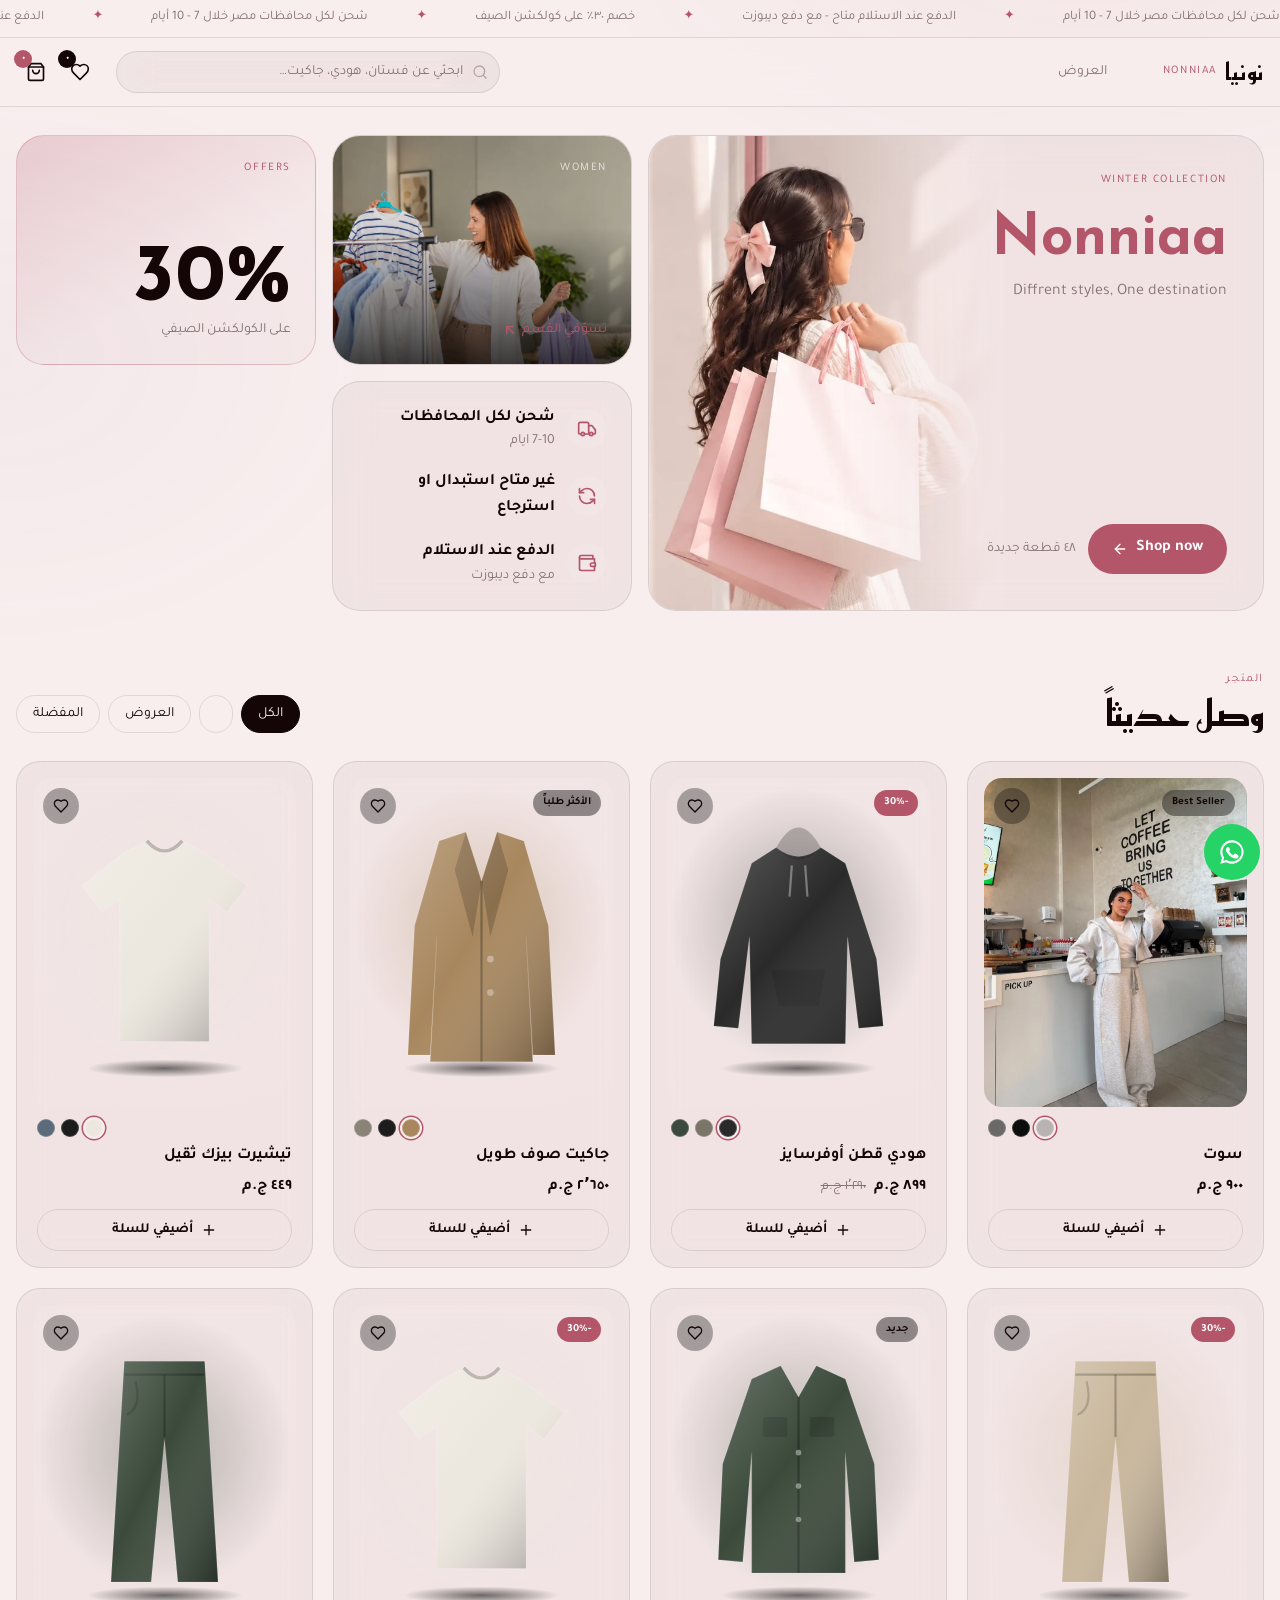
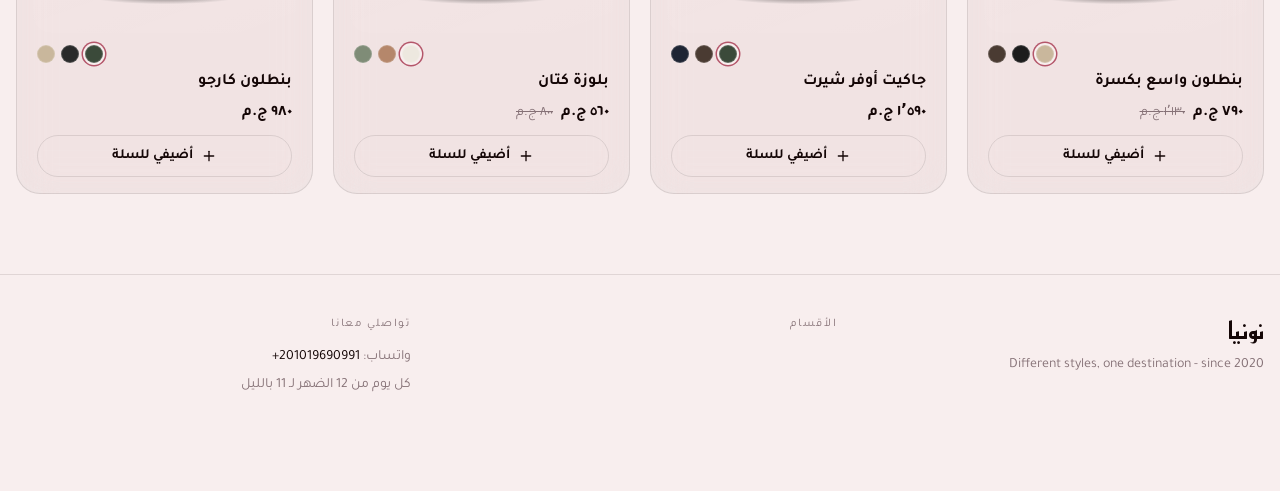
==== commit 4268ec14: "Add files via upload" ====
--- a/index.html
+++ b/index.html
@@ -1,21 +1,21 @@
 <!doctype html>
-<html lang="ar" dir="rtl" class="dark">
+<html lang="ar" dir="rtl">
 <head>
   <meta charset="utf-8">
   <meta name="viewport" content="width=device-width, initial-scale=1, viewport-fit=cover">
-  <title>نُوار</title>
-  <meta name="theme-color" content="#0A0A0A">
-  <meta name="description" content="نُوار — ملابس بخامات مختارة وقصّات بسيطة. شحن لكل محافظات مصر والدفع عند الاستلام.">
-  <!-- صورة المعاينة لما تنشري اللينك على فيسبوك وواتساب وإنستجرام.
-       لو غيّرتي اللينك أو ربطتي دومين، غيّري https://nonniaa.github.io هنا -->
+  <title>نونيا</title>
+  <meta name="theme-color" content="#FAFAFA">
+  <meta name="description" content="نونيا — ملابس بخامات مختارة وقصّات بسيطة. شحن لكل محافظات مصر والدفع عند الاستلام.">
+  <!-- العنوان والوصف والصورة اللي بيظهروا لما تبعتي اللينك على واتساب وفيسبوك وإنستجرام.
+       عشان تغيّري الصورة: ارفعي صورة مقاس 1200×630 في فولدر images، وغيّري اسمها في og:image تحت. -->
   <meta property="og:type" content="website">
-  <meta property="og:title" content="نُوار — ملابس">
-  <meta property="og:description" content="كولكشن خريف / شتاء ٢٠٢٦. شحن لكل المحافظات والدفع عند الاستلام.">
-  <meta property="og:image" content="https://nonniaa.github.io/images/og-image.jpg">
+  <meta property="og:title" content="نونيا | Nonniaa">
+  <meta property="og:description" content="ملابس بخامات مختارة وقصّات بسيطة. اطلبي أونلاين، شحن لكل المحافظات والدفع عند الاستلام.">
+  <meta property="og:image" content="https://nonniaa.github.io/images/og-cover.jpg">
   <meta property="og:url" content="https://nonniaa.github.io/">
   <meta name="twitter:card" content="summary_large_image">
-  <link rel="icon" href="images/favicon.svg" type="image/svg+xml">
-  <link rel="apple-touch-icon" href="images/apple-touch-icon.png">
+  <link rel="icon" href="images/favicon.svg?v=2" type="image/svg+xml">
+  <link rel="apple-touch-icon" href="images/apple-touch-icon.png?v=2">
   <link rel="preload" href="fonts/tajawal-arabic-400-normal.woff2" as="font" type="font/woff2" crossorigin>
   <link rel="preload" href="fonts/reem-kufi-arabic-700-normal.woff2" as="font" type="font/woff2" crossorigin>
   <link rel="stylesheet" href="css/style.css">
